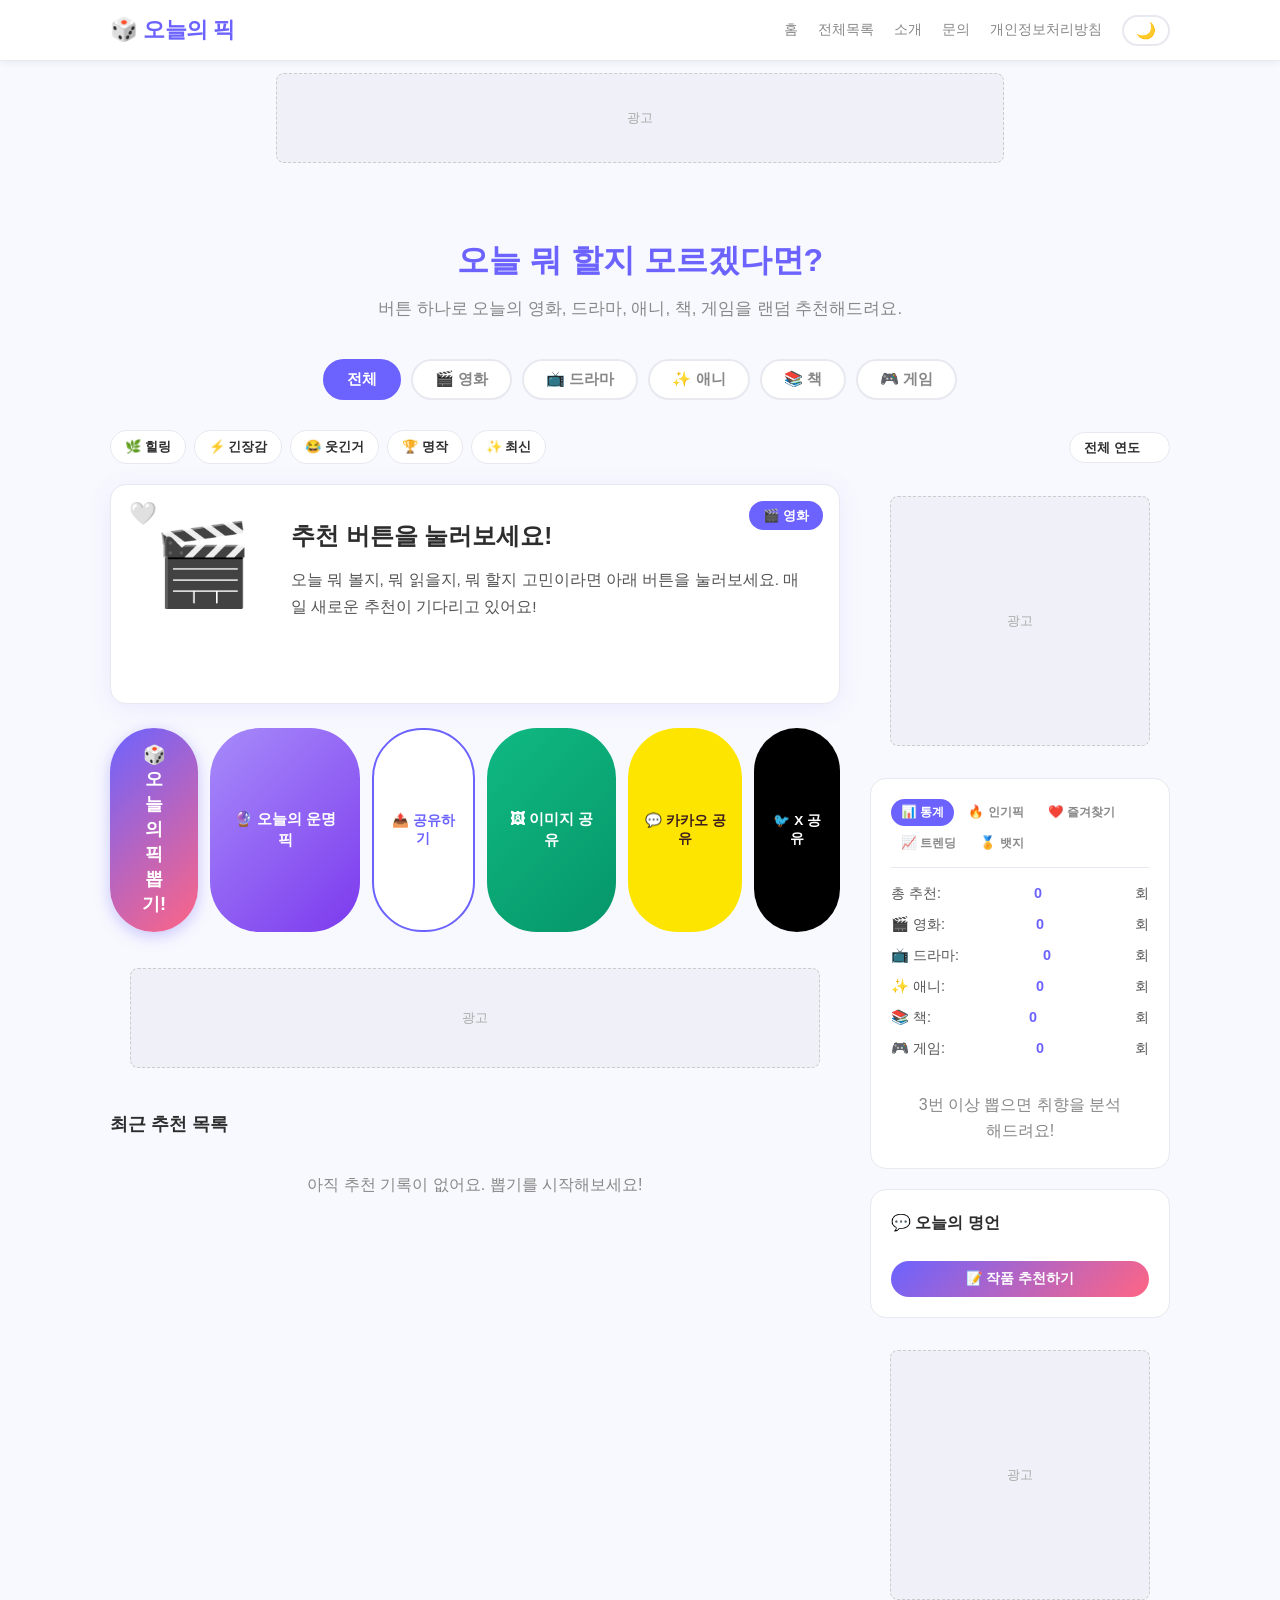
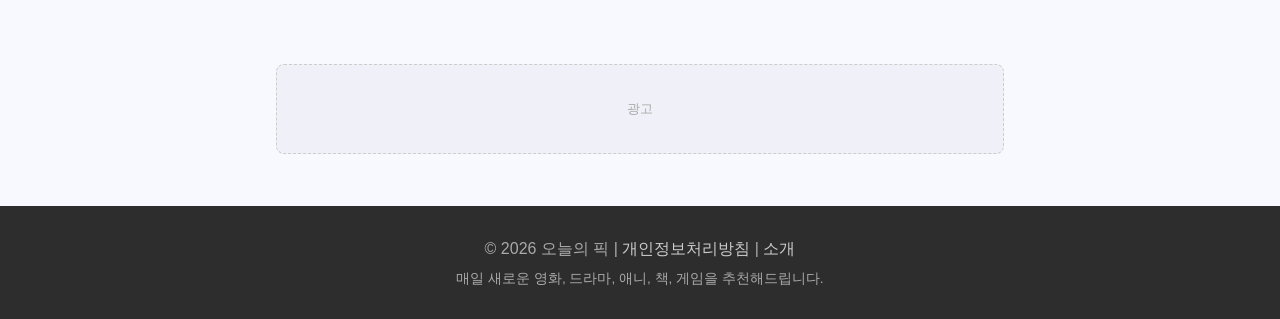
==== index.html @ 18058951 "자동 큐레이션 추천 서비스 기능 추가 (10가지 신기능) - 가중치 랜덤 알고리즘: 평점×0.5 + 최신성×0.3 + 랜덤으로 퀄리티 높은 추천 - 슬롯머신 애니메이션: 10프레임" ====
<!DOCTYPE html>
<html lang="ko">
<head>
  <meta charset="UTF-8">
  <meta name="viewport" content="width=device-width, initial-scale=1.0">
  <!-- Google Analytics -->
  <script async src="https://www.googletagmanager.com/gtag/js?id=G-0B4FES1V9K"></script>
  <script>
    window.dataLayer = window.dataLayer || [];
    function gtag(){dataLayer.push(arguments);}
    gtag('js', new Date());
    gtag('config', 'G-0B4FES1V9K');
  </script>
  <meta name="description" content="오늘 뭐 볼지 고민된다면? 버튼 하나로 영화, 드라마, 애니, 책, 게임을 랜덤 추천! 결정 피로 없이 오늘의 픽을 받아보세요.">
  <meta name="keywords" content="영화추천, 드라마추천, 애니추천, 책추천, 게임추천, 오늘의추천, 랜덤추천, 넷플릭스추천, 왓챠추천, 오늘뭐볼까, 콘텐츠추천, 애니메이션추천">
  <title>오늘의 픽 - 매일 달라지는 랜덤 추천</title>
  <!-- Open Graph -->
  <meta property="og:type" content="website">
  <meta property="og:url" content="https://today-pick.vercel.app/">
  <meta property="og:title" content="오늘의 픽 - 매일 달라지는 랜덤 추천">
  <meta property="og:description" content="오늘 뭐 볼지 고민된다면? 버튼 하나로 영화, 드라마, 애니, 책, 게임을 랜덤 추천받아보세요.">
  <meta property="og:image" content="https://today-pick.vercel.app/og-image.svg">
  <meta property="og:site_name" content="오늘의 픽">
  <meta property="og:locale" content="ko_KR">
  <meta name="twitter:card" content="summary_large_image">
  <meta name="twitter:title" content="오늘의 픽 - 매일 달라지는 랜덤 추천">
  <meta name="twitter:description" content="오늘 뭐 볼지 고민된다면? 버튼 하나로 랜덤 추천!">
  <link rel="canonical" href="https://today-pick.vercel.app/">
  <link rel="icon" href="data:image/svg+xml,<svg xmlns='http://www.w3.org/2000/svg' viewBox='0 0 100 100'><text y='.9em' font-size='90'>🎲</text></svg>">
  <link rel="stylesheet" href="style.css">
  <!-- Google AdSense -->
  <meta name="google-adsense-account" content="ca-pub-1445713983400242">
  <script async src="https://pagead2.googlesyndication.com/pagead/js/adsbygoogle.js?client=ca-pub-1445713983400242" crossorigin="anonymous"></script>
  <!-- Kakao SDK -->
  <script src="https://t1.kakaocdn.net/kakao_js_sdk/2.7.2/kakao.min.js" crossorigin="anonymous"></script>
  <!-- html2canvas (이미지 공유) -->
  <script src="https://cdnjs.cloudflare.com/ajax/libs/html2canvas/1.4.1/html2canvas.min.js"></script>
  <!-- preconnect: 외부 API 빠른 연결 -->
  <link rel="preconnect" href="https://api.themoviedb.org">
  <link rel="preconnect" href="https://image.tmdb.org">
  <link rel="preconnect" href="https://www.googleapis.com">
  <link rel="dns-prefetch" href="https://api.rawg.io">
  <link rel="dns-prefetch" href="https://cdn.cloudflare.steamstatic.com">
  <!-- JSON-LD 구조화 데이터 -->
  <script type="application/ld+json">
  {
    "@context": "https://schema.org",
    "@type": "WebSite",
    "name": "오늘의 픽",
    "url": "https://today-pick.vercel.app",
    "description": "매일 달라지는 랜덤 콘텐츠 추천 서비스 - 영화, 드라마, 애니, 책, 게임",
    "inLanguage": "ko",
    "potentialAction": {
      "@type": "SearchAction",
      "target": "https://today-pick.vercel.app/list.html?q={search_term_string}",
      "query-input": "required name=search_term_string"
    }
  }
  </script>
</head>
<body>

  <header>
    <div class="header-inner">
      <a class="logo" href="index.html">🎲 오늘의 픽</a>
      <nav id="mainNav">
        <a href="index.html">홈</a>
        <a href="list.html">전체목록</a>
        <a href="about.html">소개</a>
        <a href="contact.html">문의</a>
        <a href="privacy.html">개인정보처리방침</a>
        <button class="dark-toggle" id="darkToggle" onclick="toggleDark()" title="다크모드 전환">🌙</button>
      </nav>
      <button class="hamburger" id="hamburger" onclick="toggleMenu()" title="메뉴">☰</button>
    </div>
  </header>

  <!-- 상단 광고 배너 영역 -->
  <div class="ad-container ad-top">
    <div class="ad-placeholder">
      <!-- AdSense 광고 코드 삽입 위치 -->
      <span>광고</span>
    </div>
  </div>

  <main>
    <section class="hero">
      <h1>오늘 뭐 할지 모르겠다면?</h1>
      <p>버튼 하나로 오늘의 영화, 드라마, 애니, 책, 게임을 랜덤 추천해드려요.</p>
      <p class="today-counter" id="todayCounter"></p>
    </section>

    <!-- 카테고리 탭 -->
    <div class="category-tabs">
      <button class="tab active" data-category="all">전체</button>
      <button class="tab" data-category="movie">🎬 영화</button>
      <button class="tab" data-category="drama">📺 드라마</button>
      <button class="tab" data-category="anime">✨ 애니</button>
      <button class="tab" data-category="book">📚 책</button>
      <button class="tab" data-category="game">🎮 게임</button>
    </div>

    <!-- 기분/상황 & 연도 필터 -->
    <div class="filter-row">
      <div class="mood-filter">
        <button class="mood-btn" data-mood="힐링">🌿 힐링</button>
        <button class="mood-btn" data-mood="긴장감">⚡ 긴장감</button>
        <button class="mood-btn" data-mood="웃긴거">😂 웃긴거</button>
        <button class="mood-btn" data-mood="명작">🏆 명작</button>
        <button class="mood-btn" data-mood="최신">✨ 최신</button>
      </div>
      <select id="yearFilter" class="year-select">
        <option value="all">전체 연도</option>
        <option value="2020s">2020년대</option>
        <option value="2010s">2010년대</option>
        <option value="2000s">2000년대</option>
        <option value="1990s">90년대 이전</option>
      </select>
    </div>

    <div class="content-wrapper">
      <div class="main-content">
        <!-- 추천 카드 -->
        <div class="recommendation-card" id="recCard">
          <button class="btn-fav" id="favBtn" onclick="toggleFavorite()" title="즐겨찾기">🤍</button>
          <div class="card-badge" id="cardBadge">🎬 영화</div>
          <div class="card-poster-wrap">
            <img class="card-poster-img" id="cardImg" src="" alt="" style="display:none" onerror="this.style.display='none';document.getElementById('cardPoster').style.display='block'">
            <div class="card-poster" id="cardPoster">🎬</div>
          </div>
          <div class="card-info">
            <h2 id="cardTitle">추천 버튼을 눌러보세요!</h2>
            <div class="card-meta" id="cardMeta"></div>
            <p class="card-desc" id="cardDesc">오늘 뭐 볼지, 뭐 읽을지, 뭐 할지 고민이라면 아래 버튼을 눌러보세요. 매일 새로운 추천이 기다리고 있어요!</p>
            <div class="card-tags" id="cardTags"></div>
            <p class="card-reason" id="cardReason"></p>
            <div class="ott-buttons" id="cardOTT"></div>

            <!-- 별점 & 봤어요 (카드 안) -->
            <div class="rating-bar" id="ratingBar" style="display:none">
              <span class="rating-label">내 별점</span>
              <div class="star-row" id="starRow">
                <button class="star-btn" onclick="setRating(1)">★</button>
                <button class="star-btn" onclick="setRating(2)">★</button>
                <button class="star-btn" onclick="setRating(3)">★</button>
                <button class="star-btn" onclick="setRating(4)">★</button>
                <button class="star-btn" onclick="setRating(5)">★</button>
              </div>
              <button class="btn-watched" id="watchedBtn" onclick="toggleWatched()">👁 이미 봤어요</button>
            </div>
          </div>
        </div>

        <!-- 추천 버튼 -->
        <div class="btn-group">
          <button class="btn-pick" id="pickBtn" onclick="pickRandom()">
            🎲 오늘의 픽 뽑기!
          </button>
          <button class="btn-fate" onclick="fatePick()">
            🔮 오늘의 운명 픽
          </button>
          <button class="btn-share" onclick="shareRecommendation()">
            📤 공유하기
          </button>
          <button class="btn-img-share" onclick="shareImage()">
            🖼 이미지 공유
          </button>
          <button class="btn-kakao" onclick="kakaoShare()">
            💬 카카오 공유
          </button>
          <button class="btn-twitter" onclick="twitterShare()">
            🐦 X 공유
          </button>
        </div>

        <!-- 카드 하단 광고 -->
        <div class="ad-container ad-middle">
          <div class="ad-placeholder">
            <!-- AdSense 광고 코드 삽입 위치 -->
            <span>광고</span>
          </div>
        </div>

        <!-- 최근 추천 히스토리 -->
        <div class="history-section">
          <h3>최근 추천 목록</h3>
          <div class="history-list" id="historyList">
            <p class="empty-history">아직 추천 기록이 없어요. 뽑기를 시작해보세요!</p>
          </div>
        </div>
      </div>

      <!-- 사이드바 -->
      <aside class="sidebar">
        <!-- 사이드바 광고 -->
        <div class="ad-container ad-sidebar">
          <div class="ad-placeholder">
            <span>광고</span>
          </div>
        </div>

        <!-- 탭 위젯 -->
        <div class="sidebar-widget sidebar-tabbed">
          <div class="stab-row">
            <button class="stab active" data-stab="stats">📊 통계</button>
            <button class="stab" data-stab="popular">🔥 인기픽</button>
            <button class="stab" data-stab="favs">❤️ 즐겨찾기</button>
            <button class="stab" data-stab="trend">📈 트렌딩</button>
            <button class="stab" data-stab="badge">🏅 뱃지</button>
          </div>

          <!-- 통계 탭 -->
          <div class="stab-content" id="stab-stats">
            <ul class="stats-list">
              <li>총 추천: <strong id="totalCount">0</strong>회</li>
              <li>🎬 영화: <strong id="movieCount">0</strong>회</li>
              <li>📺 드라마: <strong id="dramaCount">0</strong>회</li>
              <li>✨ 애니: <strong id="animeCount">0</strong>회</li>
              <li>📚 책: <strong id="bookCount">0</strong>회</li>
              <li>🎮 게임: <strong id="gameCount">0</strong>회</li>
            </ul>
            <div id="tasteAnalysis" style="margin-top:12px">
              <p class="empty-history">3번 이상 뽑으면 취향을 분석해드려요!</p>
            </div>
          </div>

          <!-- 오늘의 인기픽 탭 -->
          <div class="stab-content" id="stab-popular" style="display:none">
            <div id="popularList"><p class="empty-history">오늘의 인기 픽을 불러오는 중...</p></div>
          </div>

          <!-- 즐겨찾기 탭 -->
          <div class="stab-content" id="stab-favs" style="display:none">
            <div id="favoritesList"><p class="empty-history">아직 즐겨찾기가 없어요.</p></div>
          </div>

          <!-- 트렌딩 탭 -->
          <div class="stab-content" id="stab-trend" style="display:none">
            <div id="trendingList"><p class="empty-history">뽑기를 시작하면 나타나요!</p></div>
          </div>

          <!-- 뱃지 탭 -->
          <div class="stab-content" id="stab-badge" style="display:none">
            <div id="badgeCollection"><p class="empty-history">뽑기를 시작하면 뱃지를 획득해요!</p></div>
            <!-- 뱃지 상세 설명 -->
            <div id="badgeInfo" class="badge-info-box" style="display:none">
              <span id="badgeInfoIcon"></span>
              <div>
                <strong id="badgeInfoName"></strong>
                <p id="badgeInfoDesc"></p>
              </div>
            </div>
          </div>
        </div>

        <!-- 명언 + 추천 제보 -->
        <div class="sidebar-widget">
          <h4>💬 오늘의 명언</h4>
          <p class="quote" id="quoteText"></p>
          <p class="quote-author" id="quoteAuthor"></p>
          <button class="btn-suggest" style="margin-top:12px" onclick="openSuggestModal()">📝 작품 추천하기</button>
        </div>

        <!-- 사이드바 하단 광고 -->
        <div class="ad-container ad-sidebar">
          <div class="ad-placeholder">
            <span>광고</span>
          </div>
        </div>
      </aside>
    </div>
  </main>

  <!-- 하단 광고 -->
  <div class="ad-container ad-bottom">
    <div class="ad-placeholder">
      <span>광고</span>
    </div>
  </div>

  <footer>
    <div class="footer-inner">
      <p>© 2026 오늘의 픽 | <a href="privacy.html">개인정보처리방침</a> | <a href="about.html">소개</a></p>
      <p class="footer-desc">매일 새로운 영화, 드라마, 애니, 책, 게임을 추천해드립니다.</p>
    </div>
  </footer>

  <!-- 뱃지 달성 팝업 -->
  <div class="badge-popup" id="badgePopup" style="display:none">
    <div class="badge-popup-inner">
      <p class="bp-achievement">🎉 뱃지 획득!</p>
      <div id="badgePopupIcon" class="bp-icon"></div>
      <div id="badgePopupName" class="bp-name"></div>
      <div id="badgePopupDesc" class="bp-desc"></div>
      <button class="btn-pick" style="padding:10px 32px;font-size:0.9rem;margin-top:16px" onclick="closeBadgePopup()">확인</button>
    </div>
  </div>

  <!-- 작품 추천 제보 모달 -->
  <div class="suggest-modal" id="suggestModal" style="display:none">
    <div class="suggest-inner">
      <h3>📝 작품 추천하기</h3>
      <p>목록에 없는 작품을 추천해주세요!</p>
      <form id="suggestForm" action="https://formspree.io/f/xyknnwvy" method="POST">
        <input type="hidden" name="_subject" value="[오늘의 픽] 작품 추천 제보">
        <div class="suggest-field">
          <label>카테고리</label>
          <select name="category">
            <option value="영화">🎬 영화</option>
            <option value="드라마">📺 드라마</option>
            <option value="애니">✨ 애니</option>
            <option value="책">📚 책</option>
            <option value="게임">🎮 게임</option>
          </select>
        </div>
        <div class="suggest-field">
          <label>작품 제목 *</label>
          <input type="text" name="title" placeholder="추천하고 싶은 작품 제목" required>
        </div>
        <div class="suggest-field">
          <label>추천 이유 (선택)</label>
          <textarea name="reason" placeholder="왜 이 작품을 추천하고 싶으신가요?" rows="3"></textarea>
        </div>
        <div class="suggest-btns">
          <button type="submit" class="btn-pick" style="flex:1;padding:12px;font-size:0.9rem">제출하기</button>
          <button type="button" class="btn-share" style="padding:12px 16px;font-size:0.85rem" onclick="closeSuggestModal()">닫기</button>
        </div>
      </form>
      <p class="suggest-success" id="suggestSuccess" style="display:none">✅ 제보해주셔서 감사합니다!</p>
    </div>
  </div>

  <!-- 오늘의 운명 픽 모달 -->
  <div class="fate-modal" id="fateModal" style="display:none" onclick="if(event.target===this)closeFateModal()">
    <div class="fate-inner">
      <button class="fate-close" onclick="closeFateModal()">✕</button>
      <p class="fate-message" id="fateMessage">오늘 하루 당신을 위한 운명의 픽!</p>
      <div class="fate-emoji" id="fateEmoji">🎲</div>
      <h2 class="fate-title" id="fateTitle"></h2>
      <p class="fate-meta" id="fateMeta"></p>
      <p class="fate-reason" id="fateReason"></p>
      <p class="fate-desc" id="fateDesc"></p>
      <div class="ott-buttons" id="fateOTT"></div>
    </div>
  </div>

  <!-- 이미지 공유용 숨김 카드 -->
  <div id="shareCardEl" class="share-card-el" style="visibility:hidden;position:fixed;left:-9999px;top:0;width:400px;">
    <div class="sc-inner">
      <div class="sc-header">
        <span class="sc-logo">🎲 오늘의 픽</span>
      </div>
      <div class="sc-emoji" id="sc-emoji">🎬</div>
      <span class="sc-badge" id="sc-badge"></span>
      <h3 class="sc-title" id="sc-title"></h3>
      <p class="sc-meta" id="sc-meta"></p>
      <p class="sc-reason" id="sc-reason"></p>
      <p class="sc-desc" id="sc-desc"></p>
      <p class="sc-footer">today-pick.vercel.app</p>
    </div>
  </div>

  <script src="data.js"></script>
  <script src="script.js"></script>
</body>
</html>
---- style.css ----
/* ===== 기본 설정 ===== */
*, *::before, *::after { box-sizing: border-box; margin: 0; padding: 0; }

:root {
  --primary: #6c63ff;
  --primary-dark: #5a52e0;
  --secondary: #ff6584;
  --movie: #ff6b6b;
  --drama: #ffd93d;
  --anime: #a78bfa;
  --book: #6bcb77;
  --game: #4d96ff;
  --bg: #f8f9fe;
  --card-bg: #ffffff;
  --text: #2d2d2d;
  --text-muted: #888;
  --border: #e8e8f0;
  --radius: 16px;
  --shadow: 0 4px 24px rgba(108, 99, 255, 0.10);
}

/* ===== 다크모드 ===== */
body.dark {
  --bg: #12121a;
  --card-bg: #1e1e2e;
  --text: #e8e8f0;
  --text-muted: #888;
  --border: #2e2e42;
  --shadow: 0 4px 24px rgba(0, 0, 0, 0.4);
}

body.dark header { background: #1e1e2e; }
body.dark .tab { background: #1e1e2e; color: #aaa; }
body.dark .tab.active { background: var(--primary); color: #fff; }
body.dark .card-desc { color: #aaa; }
body.dark .tag { background: #2a2a3e; }
body.dark .btn-share { background: #1e1e2e; }
body.dark .history-item { background: #1e1e2e; }
body.dark .sidebar-widget { background: #1e1e2e; }
body.dark .ad-placeholder { background: #1e1e2e; border-color: #2e2e42; }
body.dark .stats-list li { color: #aaa; }
body.dark .quote { color: #aaa; }
body.dark footer { background: #0d0d14; }

body {
  font-family: 'Segoe UI', 'Apple SD Gothic Neo', sans-serif;
  background: var(--bg);
  color: var(--text);
  line-height: 1.6;
}

a { color: var(--primary); text-decoration: none; }
a:hover { text-decoration: underline; }

/* ===== 헤더 ===== */
header {
  background: #fff;
  border-bottom: 1px solid var(--border);
  position: sticky;
  top: 0;
  z-index: 100;
  box-shadow: 0 2px 8px rgba(0,0,0,0.06);
}

.header-inner {
  max-width: 1100px;
  margin: 0 auto;
  padding: 0 20px;
  height: 60px;
  display: flex;
  align-items: center;
  justify-content: space-between;
}

.logo {
  font-size: 1.4rem;
  font-weight: 800;
  color: var(--primary);
  letter-spacing: -0.5px;
  text-decoration: none;
}
.logo:hover { text-decoration: none; opacity: 0.85; }

nav { display: flex; gap: 20px; align-items: center; }
nav a { color: var(--text-muted); font-size: 0.9rem; font-weight: 500; }
nav a:hover { color: var(--primary); text-decoration: none; }

.dark-toggle {
  background: none;
  border: 2px solid var(--border);
  border-radius: 50px;
  padding: 4px 12px;
  font-size: 1rem;
  cursor: pointer;
  transition: all 0.2s;
  color: var(--text);
}
.dark-toggle:hover { border-color: var(--primary); }

/* ===== 광고 영역 ===== */
.ad-container {
  width: 100%;
  display: flex;
  justify-content: center;
  padding: 12px 20px;
}

.ad-placeholder {
  background: #f0f0f8;
  border: 1px dashed #ccc;
  border-radius: 8px;
  display: flex;
  align-items: center;
  justify-content: center;
  color: #aaa;
  font-size: 0.8rem;
}

.ad-top .ad-placeholder { width: 728px; max-width: 100%; height: 90px; }
.ad-middle .ad-placeholder { width: 100%; height: 100px; }
.ad-bottom .ad-placeholder { width: 728px; max-width: 100%; height: 90px; }
.ad-sidebar .ad-placeholder { width: 100%; height: 250px; }

/* ===== 메인 ===== */
main {
  max-width: 1100px;
  margin: 0 auto;
  padding: 20px;
}

/* ===== 히어로 ===== */
.hero {
  text-align: center;
  padding: 40px 20px 30px;
}

.hero h1 {
  font-size: 2rem;
  font-weight: 800;
  color: var(--primary);
  margin-bottom: 10px;
}

.hero p {
  color: var(--text-muted);
  font-size: 1.05rem;
}

/* ===== 카테고리 탭 ===== */
.category-tabs {
  display: flex;
  gap: 10px;
  justify-content: center;
  flex-wrap: wrap;
  margin-bottom: 30px;
}

.tab {
  padding: 8px 22px;
  border: 2px solid var(--border);
  border-radius: 50px;
  background: #fff;
  color: var(--text-muted);
  font-size: 0.95rem;
  font-weight: 600;
  cursor: pointer;
  transition: all 0.2s;
}

.tab:hover { border-color: var(--primary); color: var(--primary); }
.tab.active { background: var(--primary); border-color: var(--primary); color: #fff; }

/* ===== 콘텐츠 레이아웃 ===== */
.content-wrapper {
  display: grid;
  grid-template-columns: 1fr 300px;
  gap: 30px;
  align-items: start;
}

/* ===== 추천 카드 ===== */
.recommendation-card {
  background: var(--card-bg);
  border-radius: var(--radius);
  padding: 32px;
  box-shadow: var(--shadow);
  border: 1px solid var(--border);
  display: flex;
  gap: 28px;
  align-items: flex-start;
  position: relative;
  transition: transform 0.3s, box-shadow 0.3s;
  min-height: 220px;
}

.recommendation-card:hover {
  transform: translateY(-2px);
  box-shadow: 0 8px 32px rgba(108, 99, 255, 0.15);
}

.recommendation-card.animate {
  animation: cardPop 0.4s ease;
}

@keyframes cardPop {
  0% { transform: perspective(800px) rotateY(-90deg); opacity: 0; }
  60% { transform: perspective(800px) rotateY(8deg); }
  100% { transform: perspective(800px) rotateY(0deg); opacity: 1; }
}

/* ===== 즐겨찾기 버튼 ===== */
.btn-fav {
  position: absolute;
  top: 16px;
  left: 16px;
  background: none;
  border: none;
  font-size: 1.4rem;
  cursor: pointer;
  line-height: 1;
  transition: transform 0.2s;
  padding: 2px;
}
.btn-fav:hover { transform: scale(1.2); }

.fav-item {
  display: flex;
  align-items: center;
  gap: 8px;
  padding: 8px 0;
  border-bottom: 1px solid var(--border);
  cursor: pointer;
  font-size: 0.88rem;
  color: var(--text);
}
.fav-item:last-child { border-bottom: none; }
.fav-item:hover { color: var(--primary); }
.fav-item .fav-emoji { font-size: 1.1rem; }
.fav-item .fav-title { flex: 1; font-weight: 600; }

/* ===== 햄버거 메뉴 ===== */
.hamburger {
  display: none;
  background: none;
  border: none;
  font-size: 1.5rem;
  cursor: pointer;
  color: var(--text);
  padding: 4px 8px;
  line-height: 1;
}

.card-badge {
  position: absolute;
  top: 16px;
  right: 16px;
  background: var(--primary);
  color: #fff;
  padding: 4px 14px;
  border-radius: 50px;
  font-size: 0.82rem;
  font-weight: 700;
}

.card-badge.movie { background: var(--movie); }
.card-badge.drama { background: var(--drama); color: #333; }
.card-badge.book { background: var(--book); }
.card-badge.game { background: var(--game); }

.card-poster-wrap {
  min-width: 120px;
  width: 120px;
  display: flex;
  align-items: center;
  justify-content: center;
}

.card-poster-img {
  width: 120px;
  height: 180px;
  object-fit: cover;
  border-radius: 10px;
  box-shadow: 0 4px 16px rgba(0,0,0,0.18);
  display: block;
}

.card-poster {
  font-size: 5rem;
  min-width: 100px;
  text-align: center;
  line-height: 1.2;
}

.card-info { flex: 1; }

.card-info h2 {
  font-size: 1.5rem;
  font-weight: 800;
  margin-bottom: 8px;
  color: var(--text);
}

.card-meta {
  color: var(--text-muted);
  font-size: 0.88rem;
  margin-bottom: 12px;
}

.card-meta span { margin-right: 12px; }

.card-desc {
  color: #555;
  font-size: 0.97rem;
  line-height: 1.7;
  margin-bottom: 16px;
}

.card-tags { display: flex; gap: 8px; flex-wrap: wrap; }

.tag {
  background: #f0f0f8;
  color: var(--primary);
  padding: 4px 12px;
  border-radius: 50px;
  font-size: 0.8rem;
  font-weight: 600;
}

/* ===== 버튼 ===== */
.btn-group {
  display: flex;
  gap: 12px;
  margin: 24px 0;
}

.btn-pick {
  flex: 1;
  padding: 16px 32px;
  background: linear-gradient(135deg, var(--primary), var(--secondary));
  color: #fff;
  border: none;
  border-radius: 50px;
  font-size: 1.15rem;
  font-weight: 800;
  cursor: pointer;
  transition: all 0.2s;
  box-shadow: 0 4px 16px rgba(108, 99, 255, 0.35);
}

.btn-pick:hover {
  transform: translateY(-2px);
  box-shadow: 0 8px 24px rgba(108, 99, 255, 0.45);
}

.btn-pick:active { transform: translateY(0); }

.btn-share {
  padding: 10px 16px;
  background: #fff;
  color: var(--primary);
  border: 2px solid var(--primary);
  border-radius: 50px;
  font-size: 0.85rem;
  font-weight: 700;
  cursor: pointer;
  transition: all 0.2s;
}

.btn-share:hover { background: var(--primary); color: #fff; }

.btn-kakao {
  padding: 10px 16px;
  background: #FEE500;
  color: #3C1E1E;
  border: none;
  border-radius: 50px;
  font-size: 0.85rem;
  font-weight: 700;
  cursor: pointer;
  transition: all 0.2s;
}

.btn-kakao:hover { background: #e6cf00; }

.btn-twitter {
  padding: 10px 16px;
  background: #000;
  color: #fff;
  border: none;
  border-radius: 50px;
  font-size: 0.85rem;
  font-weight: 700;
  cursor: pointer;
  transition: all 0.2s;
}
.btn-twitter:hover { background: #333; }

/* ===== 히스토리 ===== */
.history-section {
  margin-top: 30px;
}

.history-section h3 {
  font-size: 1.1rem;
  font-weight: 700;
  margin-bottom: 14px;
  color: var(--text);
}

.history-list {
  display: flex;
  flex-direction: column;
  gap: 10px;
}

.history-item {
  background: #fff;
  border: 1px solid var(--border);
  border-radius: 12px;
  padding: 14px 18px;
  display: flex;
  align-items: center;
  gap: 14px;
  font-size: 0.9rem;
}

.history-item .h-emoji { font-size: 1.5rem; }
.history-item .h-title { font-weight: 700; flex: 1; }
.history-item .h-badge {
  padding: 2px 10px;
  border-radius: 50px;
  font-size: 0.78rem;
  font-weight: 700;
  color: #fff;
}

.h-badge.movie { background: var(--movie); }
.h-badge.drama { background: var(--drama); color: #333; }
.h-badge.book { background: var(--book); }
.h-badge.game { background: var(--game); }

.empty-history { color: var(--text-muted); text-align: center; padding: 20px; }

/* ===== 사이드바 ===== */
.sidebar { display: flex; flex-direction: column; gap: 20px; }

.sidebar-widget {
  background: #fff;
  border: 1px solid var(--border);
  border-radius: var(--radius);
  padding: 20px;
}

.sidebar-widget h4 {
  font-size: 1rem;
  font-weight: 700;
  margin-bottom: 14px;
  color: var(--text);
}

.stats-list { list-style: none; display: flex; flex-direction: column; gap: 8px; }
.stats-list li { display: flex; justify-content: space-between; font-size: 0.9rem; color: #555; }
.stats-list strong { color: var(--primary); }

.quote {
  font-size: 0.92rem;
  color: #555;
  line-height: 1.7;
  font-style: italic;
  margin-bottom: 8px;
}

.quote-author {
  font-size: 0.82rem;
  color: var(--text-muted);
  font-weight: 600;
  text-align: right;
}

/* ===== 하단 광고 ===== */
.ad-bottom { margin-top: 20px; }

/* ===== 푸터 ===== */
footer {
  background: #2d2d2d;
  color: #aaa;
  text-align: center;
  padding: 30px 20px;
  margin-top: 40px;
}

footer a { color: #ccc; }
footer a:hover { color: #fff; }
.footer-desc { font-size: 0.85rem; margin-top: 6px; }

/* ===== 로딩 스켈레톤 ===== */
.skeleton {
  background: linear-gradient(90deg, var(--border) 25%, var(--bg) 50%, var(--border) 75%);
  background-size: 200% 100%;
  animation: shimmer 1.2s infinite;
  border-radius: 8px;
}

@keyframes shimmer {
  0% { background-position: 200% 0; }
  100% { background-position: -200% 0; }
}

.recommendation-card.loading .card-poster { font-size: 0; }
.recommendation-card.loading .card-poster::after {
  content: "";
  display: block;
  width: 80px;
  height: 80px;
  border-radius: 12px;
  background: linear-gradient(90deg, var(--border) 25%, var(--bg) 50%, var(--border) 75%);
  background-size: 200% 100%;
  animation: shimmer 1.2s infinite;
}

.skeleton-title {
  height: 28px;
  width: 60%;
  margin-bottom: 12px;
}

.skeleton-meta {
  height: 16px;
  width: 80%;
  margin-bottom: 14px;
}

.skeleton-line {
  height: 14px;
  width: 100%;
  margin-bottom: 8px;
}

.skeleton-line.short { width: 70%; }

/* ===== 반응형 ===== */
@media (max-width: 900px) {
  .content-wrapper { grid-template-columns: 1fr; }
  .sidebar { display: none; }
}

@media (max-width: 600px) {
  .hero h1 { font-size: 1.5rem; }
  .recommendation-card { flex-direction: column; align-items: center; text-align: center; padding: 24px; }
  .card-poster-wrap { width: 100px; min-width: 100px; }
  .card-poster-img { width: 100px; height: 150px; }
  .card-poster { font-size: 4rem; }
  .card-tags { justify-content: center; }
  .btn-group { flex-direction: column; }
  .hamburger { display: block; }
  nav {
    display: none;
    position: absolute;
    top: 60px;
    left: 0;
    right: 0;
    background: var(--card-bg);
    border-bottom: 1px solid var(--border);
    padding: 16px 24px;
    flex-direction: column;
    gap: 16px;
    z-index: 99;
    box-shadow: 0 4px 12px rgba(0,0,0,0.08);
  }
  nav.open { display: flex; }
  nav a { font-size: 1rem; }
}

/* ===== 사이드바 탭 ===== */
.sidebar-tabbed { padding-bottom: 4px; }
.stab-row {
  display: flex;
  gap: 4px;
  margin-bottom: 14px;
  border-bottom: 1.5px solid var(--border);
  padding-bottom: 10px;
  flex-wrap: wrap;
}
.stab {
  padding: 5px 10px;
  border: none;
  border-radius: 20px;
  background: transparent;
  color: var(--text-muted);
  font-size: 0.78rem;
  font-weight: 700;
  cursor: pointer;
  transition: all 0.18s;
  white-space: nowrap;
}
.stab:hover { background: var(--bg); color: var(--text); }
.stab.active { background: var(--primary); color: #fff; }
.stab-content { animation: fadeIn 0.2s ease; }
@keyframes fadeIn { from { opacity: 0; transform: translateY(4px); } to { opacity: 1; transform: none; } }

/* 뱃지 정보 박스 */
.badge-info-box {
  display: flex;
  align-items: center;
  gap: 10px;
  padding: 10px 12px;
  border-radius: 10px;
  margin-top: 10px;
  font-size: 0.82rem;
  border: 1.5px solid var(--border);
  background: var(--bg);
}
.badge-info-box.earned { border-color: #f59e0b; background: rgba(245,158,11,0.08); }
.badge-info-box.locked { opacity: 0.7; }
.badge-info-box #badgeInfoIcon { font-size: 1.6rem; flex-shrink: 0; }
.badge-info-box strong { display: block; font-size: 0.85rem; color: var(--text); margin-bottom: 2px; }
.badge-info-box p { color: var(--text-muted); margin: 0; line-height: 1.4; }

/* ===== 기분/연도 필터 ===== */
.filter-row {
  display: flex;
  align-items: center;
  flex-wrap: wrap;
  gap: 10px;
  margin: 10px 0 20px;
}
.mood-filter { display: flex; flex-wrap: wrap; gap: 8px; flex: 1; }
.mood-btn {
  padding: 7px 14px;
  border: 1.5px solid var(--border);
  border-radius: 50px;
  background: var(--card-bg);
  color: var(--text);
  font-size: 0.82rem;
  font-weight: 700;
  cursor: pointer;
  transition: all 0.2s;
}
.mood-btn:hover { border-color: var(--primary); color: var(--primary); }
.mood-btn.active { background: var(--primary); color: #fff; border-color: var(--primary); }
.year-select {
  padding: 7px 14px;
  border: 1.5px solid var(--border);
  border-radius: 50px;
  background: var(--card-bg);
  color: var(--text);
  font-size: 0.82rem;
  font-weight: 700;
  cursor: pointer;
  appearance: none;
  -webkit-appearance: none;
}

/* ===== 별점 & 봤어요 ===== */
.rating-bar {
  display: flex;
  align-items: center;
  gap: 10px;
  padding: 10px 4px 4px;
  flex-wrap: wrap;
  border-top: 1px solid var(--border);
  margin-top: 12px;
}
.rating-label { font-size: 0.82rem; font-weight: 700; color: var(--text-muted); white-space: nowrap; }
.star-row { display: flex; gap: 2px; }
.star-btn {
  background: none;
  border: none;
  font-size: 1.5rem;
  cursor: pointer;
  color: #bbb;
  transition: color 0.15s, transform 0.1s;
  padding: 0 1px;
  line-height: 1;
}
.star-btn.on { color: #f59e0b; }
.star-btn:hover { color: #f59e0b; transform: scale(1.2); }
.btn-watched {
  padding: 6px 14px;
  border: 1.5px solid var(--border);
  border-radius: 50px;
  background: var(--card-bg);
  color: var(--text);
  font-size: 0.8rem;
  font-weight: 700;
  cursor: pointer;
  transition: all 0.2s;
  margin-left: auto;
}
.btn-watched.watched-on { background: #10b981; color: #fff; border-color: #10b981; }

/* ===== 트렌딩 ===== */
.trending-item {
  display: flex;
  align-items: center;
  gap: 8px;
  padding: 8px 6px;
  border-radius: 8px;
  cursor: pointer;
  transition: background 0.15s;
}
.trending-item:hover { background: var(--bg); }
.trending-rank { font-size: 0.75rem; font-weight: 800; color: var(--primary); min-width: 16px; }
.trending-emoji { font-size: 1.1rem; }
.trending-title { flex: 1; font-size: 0.82rem; font-weight: 600; color: var(--text); overflow: hidden; white-space: nowrap; text-overflow: ellipsis; }
.trending-count { font-size: 0.72rem; color: var(--text-muted); white-space: nowrap; }

/* ===== 취향 분석 ===== */
.taste-label { font-size: 0.95rem; font-weight: 800; color: var(--primary); margin-bottom: 2px; }
.taste-sub { font-size: 0.78rem; color: var(--text-muted); margin-bottom: 12px; }
.taste-bars { display: flex; flex-direction: column; gap: 8px; }
.taste-bar-row { display: flex; align-items: center; gap: 8px; font-size: 0.85rem; }
.taste-bar-bg { flex: 1; height: 7px; background: var(--border); border-radius: 4px; overflow: hidden; }
.taste-bar-fill { height: 100%; border-radius: 4px; transition: width 0.6s ease; }
.taste-bar-fill.movie { background: #6c63ff; }
.taste-bar-fill.drama { background: #ff6584; }
.taste-bar-fill.anime { background: #f97316; }
.taste-bar-fill.book { background: #f59e0b; }
.taste-bar-fill.game { background: #10b981; }
.taste-pct { font-size: 0.75rem; color: var(--text-muted); min-width: 28px; text-align: right; }

/* ===== 뱃지 ===== */
.badge-chips { display: flex; flex-wrap: wrap; gap: 8px; }
.badge-chip {
  display: inline-flex;
  align-items: center;
  justify-content: center;
  width: 38px;
  height: 38px;
  border-radius: 50%;
  font-size: 1.3rem;
  cursor: default;
  transition: transform 0.2s;
  title: attr(title);
}
.badge-chip.earned { background: linear-gradient(135deg, #ffd700, #ffb300); box-shadow: 0 2px 8px rgba(255,179,0,0.35); }
.badge-chip.locked { background: var(--border); opacity: 0.4; filter: grayscale(1); }
.badge-chip.earned:hover { transform: scale(1.2); }

/* 뱃지 팝업 */
.badge-popup {
  position: fixed;
  inset: 0;
  background: rgba(0,0,0,0.55);
  z-index: 1000;
  display: flex;
  align-items: center;
  justify-content: center;
}
.badge-popup-inner {
  background: var(--card-bg);
  border-radius: 24px;
  padding: 44px 40px;
  text-align: center;
  box-shadow: 0 24px 60px rgba(0,0,0,0.3);
  max-width: 320px;
  width: 90%;
  animation: popIn 0.35s ease;
}
@keyframes popIn {
  from { transform: scale(0.7); opacity: 0; }
  to   { transform: scale(1);   opacity: 1; }
}
.bp-achievement { font-size: 0.85rem; font-weight: 700; color: var(--primary); margin-bottom: 12px; }
.bp-icon { font-size: 3.5rem; margin-bottom: 10px; }
.bp-name { font-size: 1.2rem; font-weight: 800; color: var(--text); margin-bottom: 6px; }
.bp-desc { font-size: 0.88rem; color: var(--text-muted); }

/* ===== 추천 제보 ===== */
.btn-suggest {
  width: 100%;
  padding: 9px;
  background: linear-gradient(135deg, var(--primary), var(--secondary));
  color: #fff;
  border: none;
  border-radius: 50px;
  font-size: 0.85rem;
  font-weight: 700;
  cursor: pointer;
  transition: all 0.2s;
}
.btn-suggest:hover { opacity: 0.88; }

.suggest-modal {
  position: fixed;
  inset: 0;
  background: rgba(0,0,0,0.55);
  z-index: 1000;
  display: flex;
  align-items: center;
  justify-content: center;
}
.suggest-inner {
  background: var(--card-bg);
  border-radius: 20px;
  padding: 36px 32px;
  max-width: 420px;
  width: 90%;
  box-shadow: 0 20px 60px rgba(0,0,0,0.25);
}
.suggest-inner h3 { font-size: 1.2rem; font-weight: 800; color: var(--text); margin-bottom: 6px; }
.suggest-inner > p { font-size: 0.88rem; color: var(--text-muted); margin-bottom: 20px; }
.suggest-field { margin-bottom: 14px; }
.suggest-field label { display: block; font-size: 0.82rem; font-weight: 700; color: var(--text); margin-bottom: 6px; }
.suggest-field input,
.suggest-field select,
.suggest-field textarea {
  width: 100%;
  padding: 10px 14px;
  border: 1.5px solid var(--border);
  border-radius: 10px;
  background: var(--bg);
  color: var(--text);
  font-family: inherit;
  font-size: 0.9rem;
  box-sizing: border-box;
}
.suggest-field input:focus,
.suggest-field select:focus,
.suggest-field textarea:focus { outline: none; border-color: var(--primary); }
.suggest-btns { display: flex; gap: 8px; margin-top: 16px; }
.suggest-success { text-align: center; font-size: 1rem; font-weight: 700; color: #10b981; padding: 20px; }

/* ===== 오늘의 픽 카운터 ===== */
.today-counter {
  font-size: 0.85rem;
  color: var(--primary);
  font-weight: 700;
  margin-top: 6px;
  opacity: 0.85;
}

/* ===== 추천 이유 ===== */
.card-reason {
  font-size: 0.82rem;
  font-weight: 700;
  color: var(--primary);
  margin-top: 10px;
  display: flex;
  align-items: center;
  gap: 4px;
}
.card-reason .reason-icon { font-size: 1rem; }

/* ===== OTT 바로가기 버튼 ===== */
.ott-buttons {
  display: flex;
  flex-wrap: wrap;
  gap: 6px;
  margin-top: 10px;
}
.btn-ott {
  display: inline-block;
  padding: 4px 12px;
  border-radius: 50px;
  font-size: 0.75rem;
  font-weight: 700;
  color: #fff;
  text-decoration: none;
  transition: opacity 0.15s, transform 0.15s;
}
.btn-ott:hover { opacity: 0.85; transform: translateY(-1px); text-decoration: none; }
.btn-ott-plain {
  background: var(--border);
  color: var(--text-muted);
}

/* ===== 슬롯 스피닝 애니메이션 ===== */
@keyframes slotSpin {
  0%   { transform: translateY(0);    opacity: 1; }
  25%  { transform: translateY(-6px); opacity: 0.6; }
  50%  { transform: translateY(0);    opacity: 1; }
  75%  { transform: translateY(6px);  opacity: 0.6; }
  100% { transform: translateY(0);    opacity: 1; }
}
.slot-spinning .card-poster,
.slot-spinning #cardTitle {
  animation: slotSpin 0.14s linear infinite;
}

/* ===== 운명 픽 버튼 ===== */
.btn-fate {
  padding: 14px 22px;
  background: linear-gradient(135deg, #a78bfa, #7c3aed);
  color: #fff;
  border: none;
  border-radius: 50px;
  font-size: 0.95rem;
  font-weight: 800;
  cursor: pointer;
  transition: all 0.2s;
}
.btn-fate:hover { transform: translateY(-2px); box-shadow: 0 6px 20px rgba(124,58,237,0.4); }

/* ===== 이미지 공유 버튼 ===== */
.btn-img-share {
  padding: 14px 22px;
  background: linear-gradient(135deg, #10b981, #059669);
  color: #fff;
  border: none;
  border-radius: 50px;
  font-size: 0.95rem;
  font-weight: 800;
  cursor: pointer;
  transition: all 0.2s;
}
.btn-img-share:hover { transform: translateY(-2px); box-shadow: 0 6px 20px rgba(16,185,129,0.4); }

/* ===== 운명 픽 모달 ===== */
.fate-modal {
  position: fixed;
  inset: 0;
  background: rgba(0,0,0,0.6);
  z-index: 1000;
  display: flex;
  align-items: center;
  justify-content: center;
  backdrop-filter: blur(4px);
}
.fate-inner {
  background: var(--card-bg);
  border-radius: 24px;
  padding: 40px 32px 36px;
  max-width: 420px;
  width: 90%;
  text-align: center;
  box-shadow: 0 24px 64px rgba(0,0,0,0.3);
  position: relative;
  border: 2px solid rgba(167,139,250,0.3);
}
.fate-close {
  position: absolute;
  top: 14px;
  right: 16px;
  background: none;
  border: none;
  font-size: 1.1rem;
  color: var(--text-muted);
  cursor: pointer;
}
.fate-message {
  font-size: 0.82rem;
  color: #a78bfa;
  font-weight: 700;
  letter-spacing: 0.04em;
  margin-bottom: 14px;
}
.fate-emoji {
  font-size: 5rem;
  margin-bottom: 12px;
  line-height: 1;
}
.fate-title {
  font-size: 1.4rem;
  font-weight: 800;
  color: var(--text);
  margin-bottom: 6px;
}
.fate-meta {
  font-size: 0.85rem;
  color: var(--text-muted);
  margin-bottom: 8px;
}
.fate-reason {
  font-size: 0.82rem;
  font-weight: 700;
  color: #a78bfa;
  margin-bottom: 12px;
}
.fate-desc {
  font-size: 0.88rem;
  color: var(--text-muted);
  line-height: 1.7;
  margin-bottom: 16px;
}
.fate-inner .ott-buttons { justify-content: center; }

/* ===== 오늘의 인기픽 ===== */
.pp-item {
  display: flex;
  align-items: center;
  gap: 10px;
  padding: 8px 4px;
  border-bottom: 1px solid var(--border);
  cursor: pointer;
  transition: background 0.15s;
  border-radius: 8px;
}
.pp-item:last-child { border-bottom: none; }
.pp-item:hover { background: var(--bg); }
.pp-rank {
  font-size: 0.8rem;
  font-weight: 800;
  color: var(--primary);
  width: 18px;
  text-align: center;
  flex-shrink: 0;
}
.pp-emoji { font-size: 1.4rem; flex-shrink: 0; }
.pp-info { flex: 1; min-width: 0; }
.pp-title {
  display: block;
  font-size: 0.88rem;
  font-weight: 700;
  color: var(--text);
  white-space: nowrap;
  overflow: hidden;
  text-overflow: ellipsis;
}
.pp-cat { font-size: 0.75rem; color: var(--text-muted); }
.pp-count {
  font-size: 0.75rem;
  font-weight: 700;
  color: var(--primary);
  flex-shrink: 0;
}

/* ===== 이미지 공유 카드 ===== */
.share-card-el {
  font-family: 'Segoe UI', 'Apple SD Gothic Neo', sans-serif;
}
.sc-inner {
  width: 400px;
  background: linear-gradient(135deg, #6c63ff 0%, #ff6584 100%);
  padding: 36px 32px;
  border-radius: 20px;
  color: #fff;
  text-align: center;
}
.sc-header { margin-bottom: 16px; }
.sc-logo { font-size: 1rem; font-weight: 800; opacity: 0.9; }
.sc-emoji { font-size: 5rem; line-height: 1; margin-bottom: 10px; }
.sc-badge {
  display: inline-block;
  background: rgba(255,255,255,0.25);
  padding: 3px 12px;
  border-radius: 50px;
  font-size: 0.78rem;
  font-weight: 700;
  margin-bottom: 10px;
}
.sc-title { font-size: 1.6rem; font-weight: 800; margin-bottom: 6px; }
.sc-meta { font-size: 0.85rem; opacity: 0.85; margin-bottom: 8px; }
.sc-reason { font-size: 0.82rem; font-weight: 700; opacity: 0.9; margin-bottom: 10px; }
.sc-desc {
  font-size: 0.82rem;
  opacity: 0.8;
  line-height: 1.6;
  margin-bottom: 20px;
  word-break: keep-all;
}
.sc-footer { font-size: 0.75rem; opacity: 0.6; }

/* ===== 카드 배지 애니 ===== */
.card-badge.anime { background: var(--anime); }
.h-badge.anime { background: var(--anime); color: #fff; }
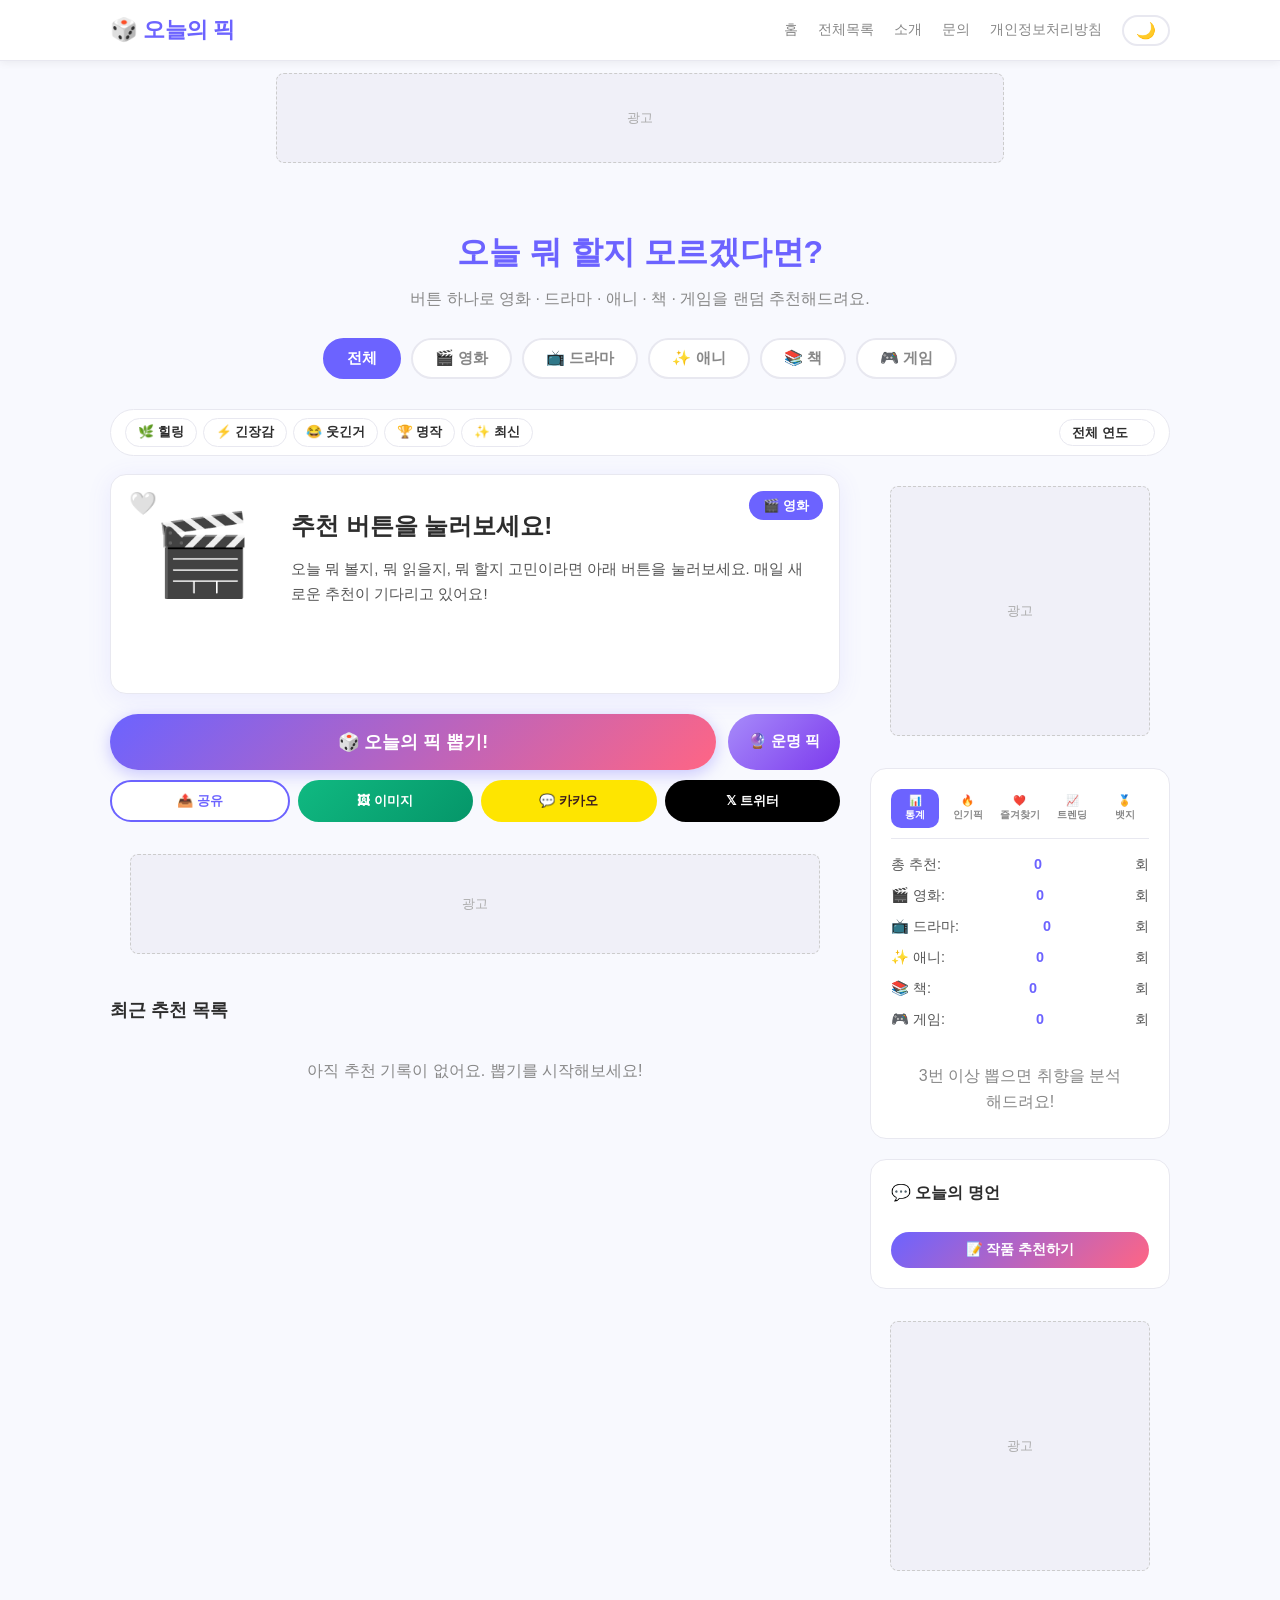
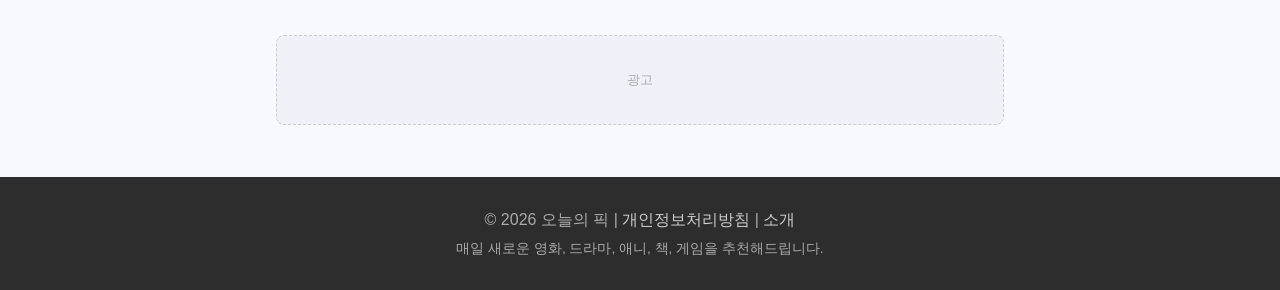
==== commit 5323ddcc: "UI 레이아웃 전면 개편 - 버튼/필터/탭 최적화 - 뽑기 버튼 2행 분리: 메인(뽑기+운명픽) / 공유(4개 균등 배치) - 공유 버튼 4개 flex:1 균등 크기로 통일 - 사" ====
--- a/index.html
+++ b/index.html
@@ -86,7 +86,7 @@
   <main>
     <section class="hero">
       <h1>오늘 뭐 할지 모르겠다면?</h1>
-      <p>버튼 하나로 오늘의 영화, 드라마, 애니, 책, 게임을 랜덤 추천해드려요.</p>
+      <p class="hero-sub">버튼 하나로 영화 · 드라마 · 애니 · 책 · 게임을 랜덤 추천해드려요.</p>
       <p class="today-counter" id="todayCounter"></p>
     </section>
 
@@ -118,6 +118,7 @@
       </select>
     </div>
 
+
     <div class="content-wrapper">
       <div class="main-content">
         <!-- 추천 카드 -->
@@ -151,26 +152,22 @@
           </div>
         </div>
 
-        <!-- 추천 버튼 -->
-        <div class="btn-group">
+        <!-- 메인 뽑기 버튼 -->
+        <div class="btn-group-main">
           <button class="btn-pick" id="pickBtn" onclick="pickRandom()">
             🎲 오늘의 픽 뽑기!
           </button>
           <button class="btn-fate" onclick="fatePick()">
-            🔮 오늘의 운명 픽
+            🔮 운명 픽
           </button>
-          <button class="btn-share" onclick="shareRecommendation()">
-            📤 공유하기
-          </button>
-          <button class="btn-img-share" onclick="shareImage()">
-            🖼 이미지 공유
-          </button>
-          <button class="btn-kakao" onclick="kakaoShare()">
-            💬 카카오 공유
-          </button>
-          <button class="btn-twitter" onclick="twitterShare()">
-            🐦 X 공유
-          </button>
+        </div>
+
+        <!-- 공유 버튼 -->
+        <div class="btn-group-share">
+          <button class="btn-share" onclick="shareRecommendation()">📤 공유</button>
+          <button class="btn-img-share" onclick="shareImage()">🖼 이미지</button>
+          <button class="btn-kakao" onclick="kakaoShare()">💬 카카오</button>
+          <button class="btn-twitter" onclick="twitterShare()">𝕏 트위터</button>
         </div>
 
         <!-- 카드 하단 광고 -->
@@ -202,11 +199,11 @@
         <!-- 탭 위젯 -->
         <div class="sidebar-widget sidebar-tabbed">
           <div class="stab-row">
-            <button class="stab active" data-stab="stats">📊 통계</button>
-            <button class="stab" data-stab="popular">🔥 인기픽</button>
-            <button class="stab" data-stab="favs">❤️ 즐겨찾기</button>
-            <button class="stab" data-stab="trend">📈 트렌딩</button>
-            <button class="stab" data-stab="badge">🏅 뱃지</button>
+            <button class="stab active" data-stab="stats" title="통계">📊<span>통계</span></button>
+            <button class="stab" data-stab="popular" title="오늘의 인기픽">🔥<span>인기픽</span></button>
+            <button class="stab" data-stab="favs" title="즐겨찾기">❤️<span>즐겨찾기</span></button>
+            <button class="stab" data-stab="trend" title="내 트렌딩">📈<span>트렌딩</span></button>
+            <button class="stab" data-stab="badge" title="뱃지">🏅<span>뱃지</span></button>
           </div>
 
           <!-- 통계 탭 -->
--- a/style.css
+++ b/style.css
@@ -131,19 +131,20 @@
 /* ===== 히어로 ===== */
 .hero {
   text-align: center;
-  padding: 40px 20px 30px;
+  padding: 32px 20px 20px;
 }
 
 .hero h1 {
   font-size: 2rem;
   font-weight: 800;
   color: var(--primary);
-  margin-bottom: 10px;
-}
-
-.hero p {
+  margin-bottom: 8px;
+}
+
+.hero-sub {
   color: var(--text-muted);
-  font-size: 1.05rem;
+  font-size: 1rem;
+  margin-bottom: 6px;
 }
 
 /* ===== 카테고리 탭 ===== */
@@ -310,9 +311,9 @@
 
 .card-desc {
   color: #555;
-  font-size: 0.97rem;
+  font-size: 0.93rem;
   line-height: 1.7;
-  margin-bottom: 16px;
+  margin-bottom: 12px;
 }
 
 .card-tags { display: flex; gap: 8px; flex-wrap: wrap; }
@@ -326,21 +327,27 @@
   font-weight: 600;
 }
 
-/* ===== 버튼 ===== */
-.btn-group {
+/* ===== 버튼 그룹 ===== */
+.btn-group-main {
   display: flex;
   gap: 12px;
-  margin: 24px 0;
+  margin: 20px 0 10px;
+}
+
+.btn-group-share {
+  display: flex;
+  gap: 8px;
+  margin-bottom: 20px;
 }
 
 .btn-pick {
   flex: 1;
-  padding: 16px 32px;
+  padding: 16px 24px;
   background: linear-gradient(135deg, var(--primary), var(--secondary));
   color: #fff;
   border: none;
   border-radius: 50px;
-  font-size: 1.15rem;
+  font-size: 1.1rem;
   font-weight: 800;
   cursor: pointer;
   transition: all 0.2s;
@@ -355,43 +362,49 @@
 .btn-pick:active { transform: translateY(0); }
 
 .btn-share {
-  padding: 10px 16px;
+  flex: 1;
+  padding: 10px 12px;
   background: #fff;
   color: var(--primary);
   border: 2px solid var(--primary);
   border-radius: 50px;
-  font-size: 0.85rem;
+  font-size: 0.82rem;
   font-weight: 700;
   cursor: pointer;
   transition: all 0.2s;
+  white-space: nowrap;
 }
 
 .btn-share:hover { background: var(--primary); color: #fff; }
 
 .btn-kakao {
-  padding: 10px 16px;
+  flex: 1;
+  padding: 10px 12px;
   background: #FEE500;
   color: #3C1E1E;
   border: none;
   border-radius: 50px;
-  font-size: 0.85rem;
+  font-size: 0.82rem;
   font-weight: 700;
   cursor: pointer;
   transition: all 0.2s;
+  white-space: nowrap;
 }
 
 .btn-kakao:hover { background: #e6cf00; }
 
 .btn-twitter {
-  padding: 10px 16px;
+  flex: 1;
+  padding: 10px 12px;
   background: #000;
   color: #fff;
   border: none;
   border-radius: 50px;
-  font-size: 0.85rem;
+  font-size: 0.82rem;
   font-weight: 700;
   cursor: pointer;
   transition: all 0.2s;
+  white-space: nowrap;
 }
 .btn-twitter:hover { background: #333; }
 
@@ -545,13 +558,22 @@
 }
 
 @media (max-width: 600px) {
+  .hero { padding: 24px 16px 14px; }
   .hero h1 { font-size: 1.5rem; }
-  .recommendation-card { flex-direction: column; align-items: center; text-align: center; padding: 24px; }
+  .hero-sub { font-size: 0.9rem; }
+  .recommendation-card { flex-direction: column; align-items: center; text-align: center; padding: 20px 16px; gap: 16px; }
   .card-poster-wrap { width: 100px; min-width: 100px; }
   .card-poster-img { width: 100px; height: 150px; }
   .card-poster { font-size: 4rem; }
   .card-tags { justify-content: center; }
-  .btn-group { flex-direction: column; }
+  .ott-buttons { justify-content: center; }
+  .card-reason { justify-content: center; }
+  .btn-group-main { gap: 8px; }
+  .btn-group-share { gap: 6px; }
+  .btn-pick { font-size: 1rem; padding: 14px 20px; }
+  .btn-fate { padding: 14px 16px; font-size: 0.88rem; }
+  .btn-share, .btn-kakao, .btn-twitter, .btn-img-share { font-size: 0.78rem; padding: 9px 8px; }
+  .filter-row { border-radius: 16px; padding: 8px 10px; }
   .hamburger { display: block; }
   nav {
     display: none;
@@ -574,25 +596,30 @@
 /* ===== 사이드바 탭 ===== */
 .sidebar-tabbed { padding-bottom: 4px; }
 .stab-row {
-  display: flex;
+  display: grid;
+  grid-template-columns: repeat(5, 1fr);
   gap: 4px;
   margin-bottom: 14px;
   border-bottom: 1.5px solid var(--border);
   padding-bottom: 10px;
-  flex-wrap: wrap;
 }
 .stab {
-  padding: 5px 10px;
+  display: flex;
+  flex-direction: column;
+  align-items: center;
+  gap: 2px;
+  padding: 6px 4px;
   border: none;
-  border-radius: 20px;
+  border-radius: 10px;
   background: transparent;
   color: var(--text-muted);
-  font-size: 0.78rem;
+  font-size: 0.65rem;
   font-weight: 700;
   cursor: pointer;
   transition: all 0.18s;
-  white-space: nowrap;
-}
+  line-height: 1.2;
+}
+.stab span { display: block; }
 .stab:hover { background: var(--bg); color: var(--text); }
 .stab.active { background: var(--primary); color: #fff; }
 .stab-content { animation: fadeIn 0.2s ease; }
@@ -621,17 +648,21 @@
   display: flex;
   align-items: center;
   flex-wrap: wrap;
-  gap: 10px;
-  margin: 10px 0 20px;
-}
-.mood-filter { display: flex; flex-wrap: wrap; gap: 8px; flex: 1; }
+  gap: 8px;
+  margin: 8px 0 18px;
+  background: var(--card-bg);
+  border: 1px solid var(--border);
+  border-radius: 50px;
+  padding: 8px 14px;
+}
+.mood-filter { display: flex; flex-wrap: wrap; gap: 6px; flex: 1; }
 .mood-btn {
-  padding: 7px 14px;
+  padding: 5px 12px;
   border: 1.5px solid var(--border);
   border-radius: 50px;
-  background: var(--card-bg);
-  color: var(--text);
-  font-size: 0.82rem;
+  background: transparent;
+  color: var(--text);
+  font-size: 0.8rem;
   font-weight: 700;
   cursor: pointer;
   transition: all 0.2s;
@@ -639,12 +670,12 @@
 .mood-btn:hover { border-color: var(--primary); color: var(--primary); }
 .mood-btn.active { background: var(--primary); color: #fff; border-color: var(--primary); }
 .year-select {
-  padding: 7px 14px;
+  padding: 5px 12px;
   border: 1.5px solid var(--border);
   border-radius: 50px;
-  background: var(--card-bg);
-  color: var(--text);
-  font-size: 0.82rem;
+  background: transparent;
+  color: var(--text);
+  font-size: 0.8rem;
   font-weight: 700;
   cursor: pointer;
   appearance: none;
@@ -880,7 +911,7 @@
 
 /* ===== 운명 픽 버튼 ===== */
 .btn-fate {
-  padding: 14px 22px;
+  padding: 16px 20px;
   background: linear-gradient(135deg, #a78bfa, #7c3aed);
   color: #fff;
   border: none;
@@ -889,22 +920,25 @@
   font-weight: 800;
   cursor: pointer;
   transition: all 0.2s;
+  white-space: nowrap;
 }
 .btn-fate:hover { transform: translateY(-2px); box-shadow: 0 6px 20px rgba(124,58,237,0.4); }
 
 /* ===== 이미지 공유 버튼 ===== */
 .btn-img-share {
-  padding: 14px 22px;
+  flex: 1;
+  padding: 10px 12px;
   background: linear-gradient(135deg, #10b981, #059669);
   color: #fff;
   border: none;
   border-radius: 50px;
-  font-size: 0.95rem;
-  font-weight: 800;
+  font-size: 0.82rem;
+  font-weight: 700;
   cursor: pointer;
   transition: all 0.2s;
-}
-.btn-img-share:hover { transform: translateY(-2px); box-shadow: 0 6px 20px rgba(16,185,129,0.4); }
+  white-space: nowrap;
+}
+.btn-img-share:hover { transform: translateY(-2px); box-shadow: 0 4px 14px rgba(16,185,129,0.4); }
 
 /* ===== 운명 픽 모달 ===== */
 .fate-modal {
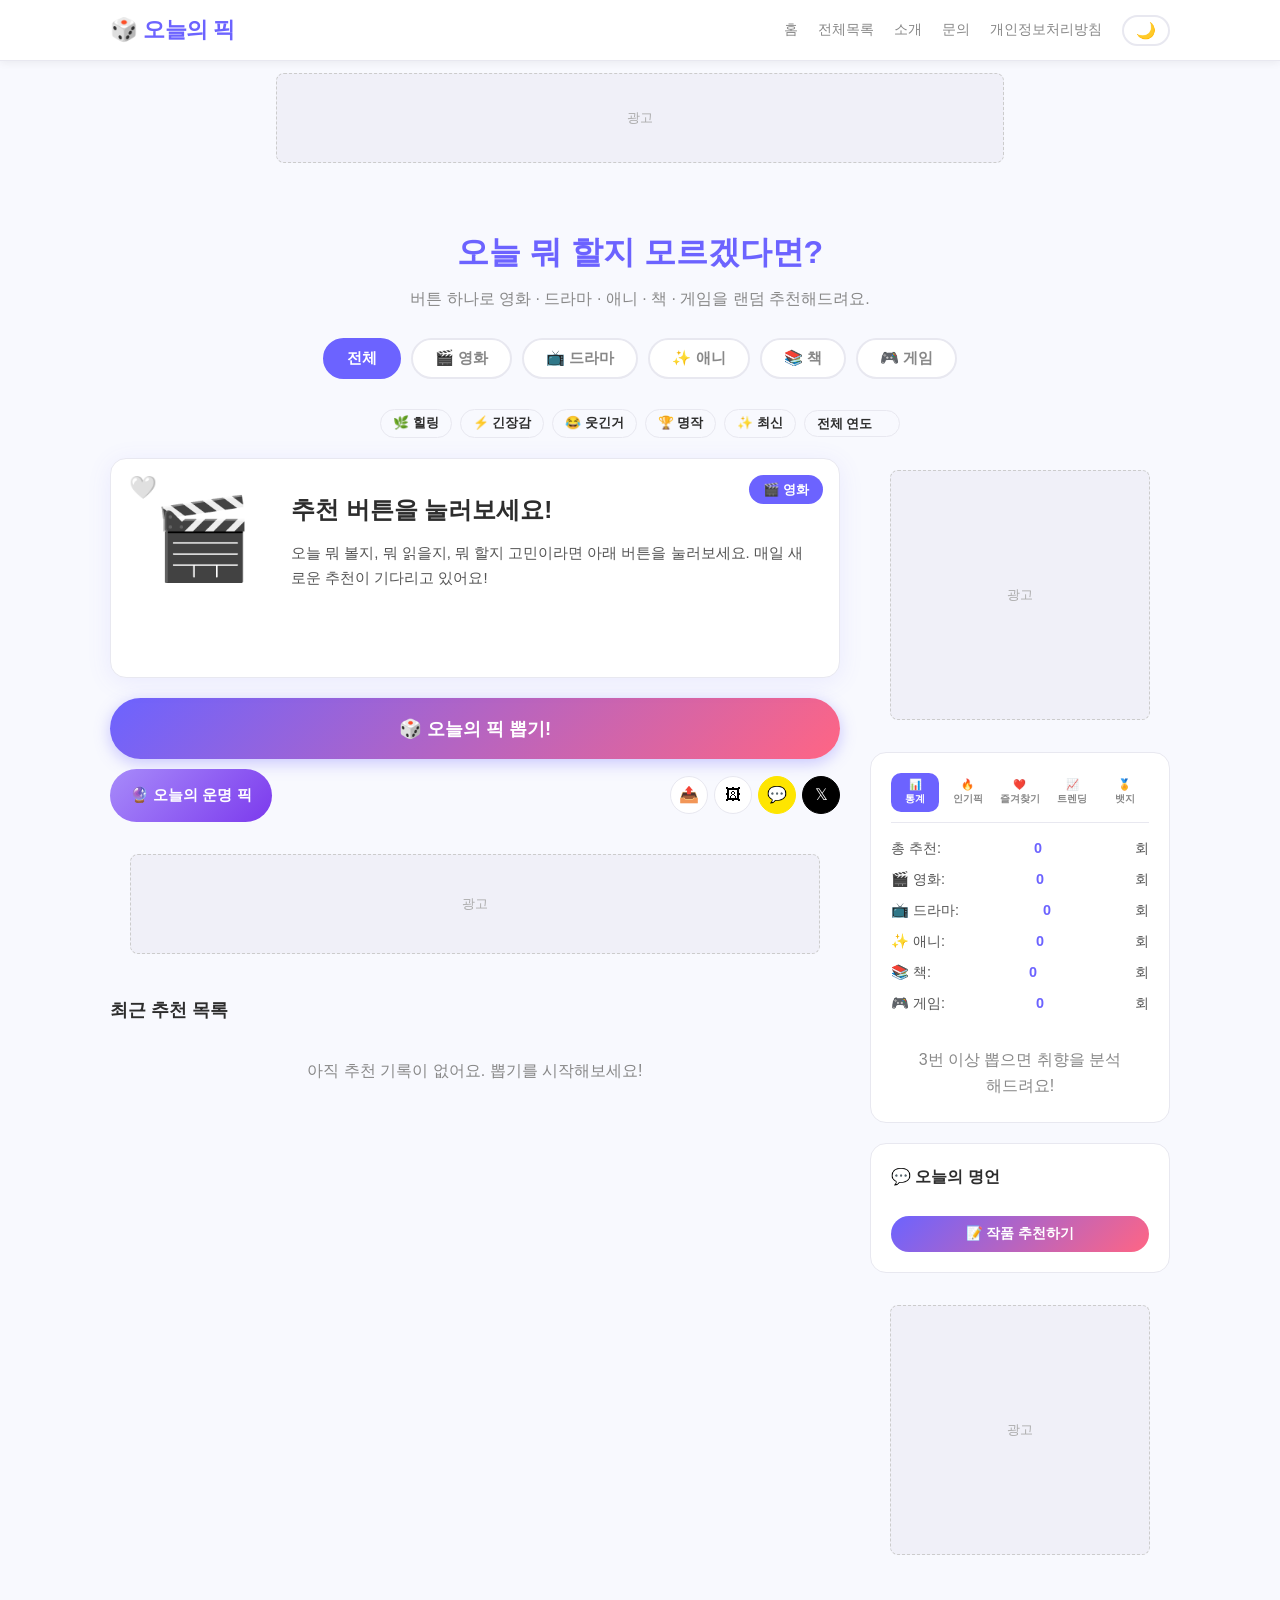
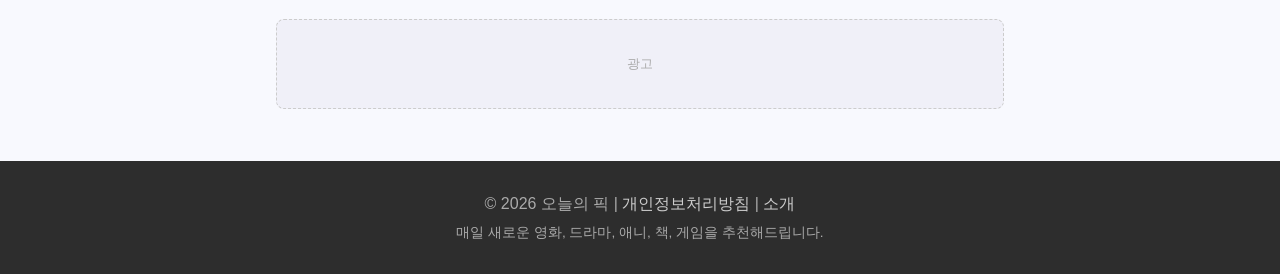
==== commit 2b3f97ab: "UI 레이아웃 재구성 - 버튼/필터/카드 구조 개선 - 뽑기 버튼 단독 full-width → 명확한 메인 CTA - 운명픽 + 공유 아이콘 4개를 같은 행으로 통합 (btn-se" ====
--- a/index.html
+++ b/index.html
@@ -102,13 +102,11 @@
 
     <!-- 기분/상황 & 연도 필터 -->
     <div class="filter-row">
-      <div class="mood-filter">
-        <button class="mood-btn" data-mood="힐링">🌿 힐링</button>
-        <button class="mood-btn" data-mood="긴장감">⚡ 긴장감</button>
-        <button class="mood-btn" data-mood="웃긴거">😂 웃긴거</button>
-        <button class="mood-btn" data-mood="명작">🏆 명작</button>
-        <button class="mood-btn" data-mood="최신">✨ 최신</button>
-      </div>
+      <button class="mood-btn" data-mood="힐링">🌿 힐링</button>
+      <button class="mood-btn" data-mood="긴장감">⚡ 긴장감</button>
+      <button class="mood-btn" data-mood="웃긴거">😂 웃긴거</button>
+      <button class="mood-btn" data-mood="명작">🏆 명작</button>
+      <button class="mood-btn" data-mood="최신">✨ 최신</button>
       <select id="yearFilter" class="year-select">
         <option value="all">전체 연도</option>
         <option value="2020s">2020년대</option>
@@ -130,11 +128,11 @@
             <div class="card-poster" id="cardPoster">🎬</div>
           </div>
           <div class="card-info">
+            <p class="card-reason" id="cardReason"></p>
             <h2 id="cardTitle">추천 버튼을 눌러보세요!</h2>
             <div class="card-meta" id="cardMeta"></div>
             <p class="card-desc" id="cardDesc">오늘 뭐 볼지, 뭐 읽을지, 뭐 할지 고민이라면 아래 버튼을 눌러보세요. 매일 새로운 추천이 기다리고 있어요!</p>
             <div class="card-tags" id="cardTags"></div>
-            <p class="card-reason" id="cardReason"></p>
             <div class="ott-buttons" id="cardOTT"></div>
 
             <!-- 별점 & 봤어요 (카드 안) -->
@@ -152,22 +150,20 @@
           </div>
         </div>
 
-        <!-- 메인 뽑기 버튼 -->
-        <div class="btn-group-main">
+        <!-- 버튼 영역 -->
+        <div class="btn-area">
           <button class="btn-pick" id="pickBtn" onclick="pickRandom()">
             🎲 오늘의 픽 뽑기!
           </button>
-          <button class="btn-fate" onclick="fatePick()">
-            🔮 운명 픽
-          </button>
-        </div>
-
-        <!-- 공유 버튼 -->
-        <div class="btn-group-share">
-          <button class="btn-share" onclick="shareRecommendation()">📤 공유</button>
-          <button class="btn-img-share" onclick="shareImage()">🖼 이미지</button>
-          <button class="btn-kakao" onclick="kakaoShare()">💬 카카오</button>
-          <button class="btn-twitter" onclick="twitterShare()">𝕏 트위터</button>
+          <div class="btn-secondary-row">
+            <button class="btn-fate" onclick="fatePick()">🔮 오늘의 운명 픽</button>
+            <div class="share-icon-group">
+              <button class="btn-share-icon" onclick="shareRecommendation()" title="링크 공유">📤</button>
+              <button class="btn-share-icon" onclick="shareImage()" title="이미지 카드 공유">🖼</button>
+              <button class="btn-share-icon btn-share-kakao" onclick="kakaoShare()" title="카카오 공유">💬</button>
+              <button class="btn-share-icon btn-share-twitter" onclick="twitterShare()" title="X(트위터) 공유">𝕏</button>
+            </div>
+          </div>
         </div>
 
         <!-- 카드 하단 광고 -->
--- a/style.css
+++ b/style.css
@@ -327,27 +327,22 @@
   font-weight: 600;
 }
 
-/* ===== 버튼 그룹 ===== */
-.btn-group-main {
-  display: flex;
-  gap: 12px;
-  margin: 20px 0 10px;
-}
-
-.btn-group-share {
-  display: flex;
-  gap: 8px;
-  margin-bottom: 20px;
+/* ===== 버튼 영역 ===== */
+.btn-area {
+  display: flex;
+  flex-direction: column;
+  gap: 10px;
+  margin: 20px 0;
 }
 
 .btn-pick {
-  flex: 1;
-  padding: 16px 24px;
+  width: 100%;
+  padding: 18px 32px;
   background: linear-gradient(135deg, var(--primary), var(--secondary));
   color: #fff;
   border: none;
   border-radius: 50px;
-  font-size: 1.1rem;
+  font-size: 1.15rem;
   font-weight: 800;
   cursor: pointer;
   transition: all 0.2s;
@@ -361,50 +356,80 @@
 
 .btn-pick:active { transform: translateY(0); }
 
+.btn-secondary-row {
+  display: flex;
+  align-items: center;
+  gap: 8px;
+}
+
+.share-icon-group {
+  display: flex;
+  gap: 6px;
+  margin-left: auto;
+}
+
+.btn-share-icon {
+  width: 38px;
+  height: 38px;
+  border-radius: 50%;
+  border: 1.5px solid var(--border);
+  background: var(--card-bg);
+  font-size: 1rem;
+  cursor: pointer;
+  transition: all 0.18s;
+  display: flex;
+  align-items: center;
+  justify-content: center;
+  flex-shrink: 0;
+  line-height: 1;
+}
+.btn-share-icon:hover {
+  border-color: var(--primary);
+  background: var(--primary);
+  transform: translateY(-2px);
+}
+.btn-share-icon.btn-share-kakao { background: #FEE500; border-color: #FEE500; }
+.btn-share-icon.btn-share-kakao:hover { background: #e6cf00; border-color: #e6cf00; transform: translateY(-2px); }
+.btn-share-icon.btn-share-twitter { background: #000; border-color: #000; color: #fff; }
+.btn-share-icon.btn-share-twitter:hover { background: #333; border-color: #333; transform: translateY(-2px); }
+
+/* 구버전 공유 버튼 (다른 페이지 호환) */
 .btn-share {
-  flex: 1;
-  padding: 10px 12px;
-  background: #fff;
+  padding: 10px 16px;
+  background: var(--card-bg);
   color: var(--primary);
-  border: 2px solid var(--primary);
-  border-radius: 50px;
-  font-size: 0.82rem;
+  border: 1.5px solid var(--border);
+  border-radius: 50px;
+  font-size: 0.85rem;
   font-weight: 700;
   cursor: pointer;
   transition: all 0.2s;
-  white-space: nowrap;
-}
-
-.btn-share:hover { background: var(--primary); color: #fff; }
+}
+.btn-share:hover { border-color: var(--primary); background: var(--primary); color: #fff; }
 
 .btn-kakao {
-  flex: 1;
-  padding: 10px 12px;
+  padding: 10px 16px;
   background: #FEE500;
   color: #3C1E1E;
   border: none;
   border-radius: 50px;
-  font-size: 0.82rem;
+  font-size: 0.85rem;
   font-weight: 700;
   cursor: pointer;
   transition: all 0.2s;
-  white-space: nowrap;
-}
-
+}
 .btn-kakao:hover { background: #e6cf00; }
 
 .btn-twitter {
-  flex: 1;
-  padding: 10px 12px;
+  padding: 10px 16px;
   background: #000;
   color: #fff;
   border: none;
   border-radius: 50px;
-  font-size: 0.82rem;
+  font-size: 0.85rem;
   font-weight: 700;
   cursor: pointer;
   transition: all 0.2s;
-  white-space: nowrap;
 }
 .btn-twitter:hover { background: #333; }
 
@@ -568,11 +593,9 @@
   .card-tags { justify-content: center; }
   .ott-buttons { justify-content: center; }
   .card-reason { justify-content: center; }
-  .btn-group-main { gap: 8px; }
-  .btn-group-share { gap: 6px; }
-  .btn-pick { font-size: 1rem; padding: 14px 20px; }
-  .btn-fate { padding: 14px 16px; font-size: 0.88rem; }
-  .btn-share, .btn-kakao, .btn-twitter, .btn-img-share { font-size: 0.78rem; padding: 9px 8px; }
+  .btn-pick { font-size: 1rem; padding: 15px 20px; }
+  .btn-fate { padding: 10px 14px; font-size: 0.82rem; }
+  .btn-share-icon { width: 34px; height: 34px; font-size: 0.9rem; }
   .filter-row { border-radius: 16px; padding: 8px 10px; }
   .hamburger { display: block; }
   nav {
@@ -647,15 +670,11 @@
 .filter-row {
   display: flex;
   align-items: center;
+  justify-content: center;
   flex-wrap: wrap;
   gap: 8px;
-  margin: 8px 0 18px;
-  background: var(--card-bg);
-  border: 1px solid var(--border);
-  border-radius: 50px;
-  padding: 8px 14px;
-}
-.mood-filter { display: flex; flex-wrap: wrap; gap: 6px; flex: 1; }
+  margin: 0 0 20px;
+}
 .mood-btn {
   padding: 5px 12px;
   border: 1.5px solid var(--border);
@@ -863,15 +882,21 @@
 
 /* ===== 추천 이유 ===== */
 .card-reason {
-  font-size: 0.82rem;
+  display: inline-flex;
+  align-items: center;
+  gap: 4px;
+  font-size: 0.75rem;
   font-weight: 700;
   color: var(--primary);
-  margin-top: 10px;
-  display: flex;
-  align-items: center;
-  gap: 4px;
-}
-.card-reason .reason-icon { font-size: 1rem; }
+  background: rgba(108, 99, 255, 0.08);
+  border: 1px solid rgba(108, 99, 255, 0.2);
+  border-radius: 50px;
+  padding: 3px 10px;
+  margin-bottom: 8px;
+  min-height: 22px;
+}
+.card-reason:empty { display: none; }
+.card-reason .reason-icon { font-size: 0.85rem; }
 
 /* ===== OTT 바로가기 버튼 ===== */
 .ott-buttons {
@@ -924,21 +949,7 @@
 }
 .btn-fate:hover { transform: translateY(-2px); box-shadow: 0 6px 20px rgba(124,58,237,0.4); }
 
-/* ===== 이미지 공유 버튼 ===== */
-.btn-img-share {
-  flex: 1;
-  padding: 10px 12px;
-  background: linear-gradient(135deg, #10b981, #059669);
-  color: #fff;
-  border: none;
-  border-radius: 50px;
-  font-size: 0.82rem;
-  font-weight: 700;
-  cursor: pointer;
-  transition: all 0.2s;
-  white-space: nowrap;
-}
-.btn-img-share:hover { transform: translateY(-2px); box-shadow: 0 4px 14px rgba(16,185,129,0.4); }
+/* btn-img-share는 이제 btn-share-icon으로 통합됨 */
 
 /* ===== 운명 픽 모달 ===== */
 .fate-modal {
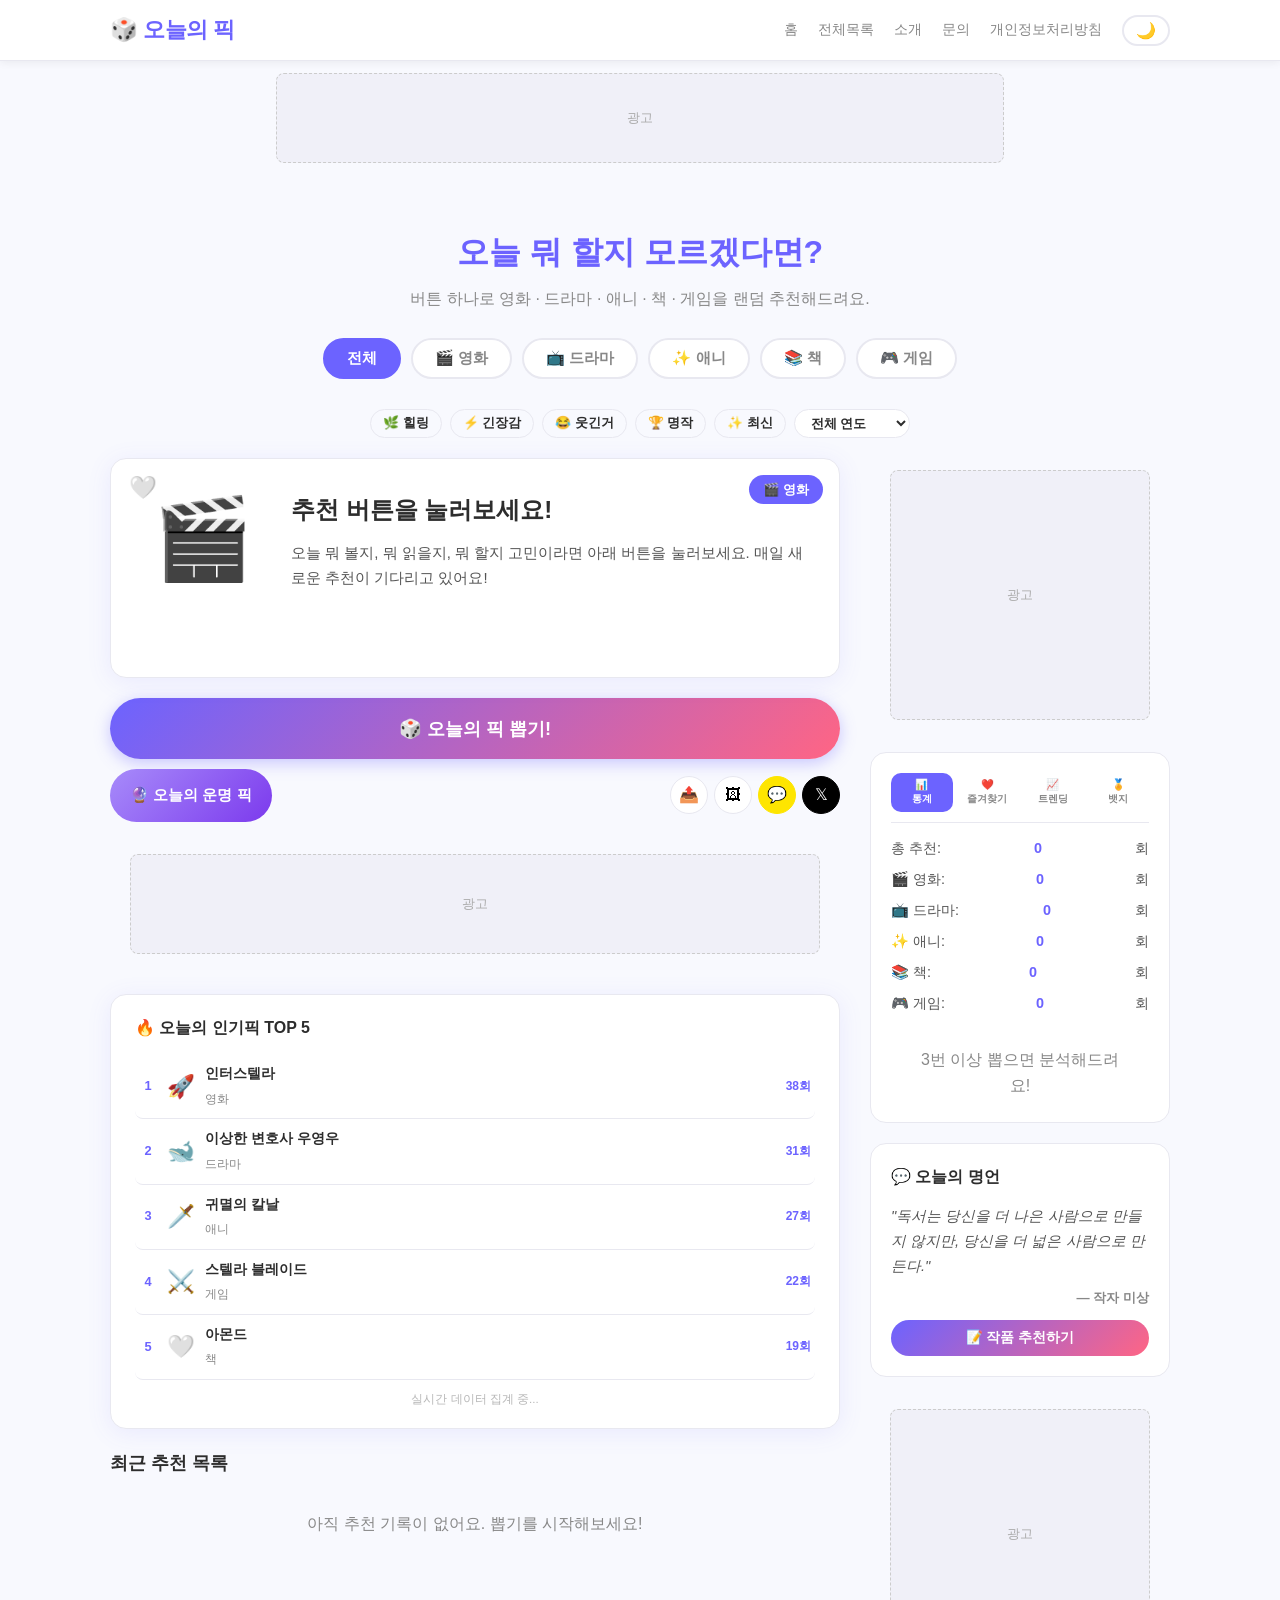
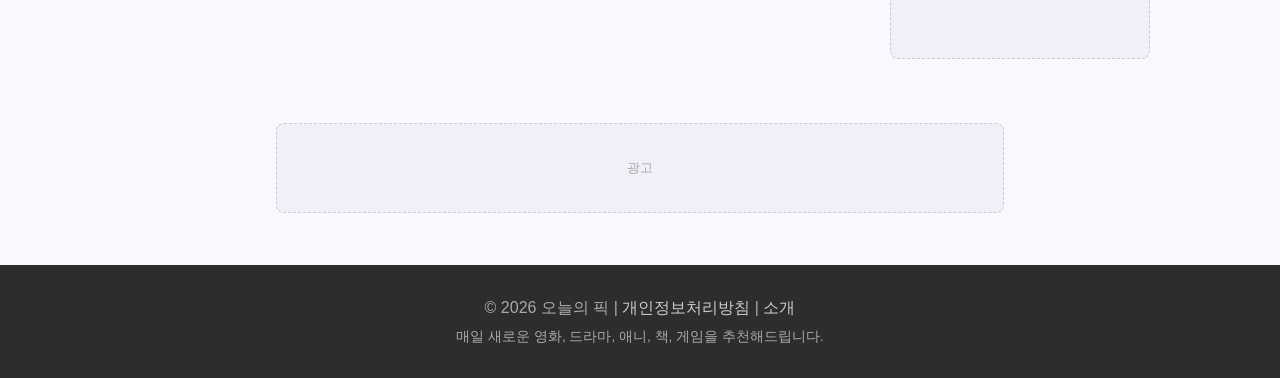
==== commit 848f31dd: "인기픽 메인 콘텐츠 영역으로 이동 (항상 표시)" ====
--- a/index.html
+++ b/index.html
@@ -174,6 +174,12 @@
           </div>
         </div>
 
+        <!-- 오늘의 인기픽 -->
+        <div class="popular-section">
+          <h3>🔥 오늘의 인기픽 TOP 5</h3>
+          <div id="popularList"><p class="empty-history">불러오는 중...</p></div>
+        </div>
+
         <!-- 최근 추천 히스토리 -->
         <div class="history-section">
           <h3>최근 추천 목록</h3>
@@ -196,7 +202,6 @@
         <div class="sidebar-widget sidebar-tabbed">
           <div class="stab-row">
             <button class="stab active" data-stab="stats" title="통계">📊<span>통계</span></button>
-            <button class="stab" data-stab="popular" title="오늘의 인기픽">🔥<span>인기픽</span></button>
             <button class="stab" data-stab="favs" title="즐겨찾기">❤️<span>즐겨찾기</span></button>
             <button class="stab" data-stab="trend" title="내 트렌딩">📈<span>트렌딩</span></button>
             <button class="stab" data-stab="badge" title="뱃지">🏅<span>뱃지</span></button>
@@ -215,11 +220,6 @@
             <div id="tasteAnalysis" style="margin-top:12px">
               <p class="empty-history">3번 이상 뽑으면 취향을 분석해드려요!</p>
             </div>
-          </div>
-
-          <!-- 오늘의 인기픽 탭 -->
-          <div class="stab-content" id="stab-popular" style="display:none">
-            <div id="popularList"><p class="empty-history">오늘의 인기 픽을 불러오는 중...</p></div>
           </div>
 
           <!-- 즐겨찾기 탭 -->
--- a/style.css
+++ b/style.css
@@ -433,9 +433,25 @@
 }
 .btn-twitter:hover { background: #333; }
 
+/* ===== 인기픽 섹션 ===== */
+.popular-section {
+  margin-top: 28px;
+  background: var(--card-bg);
+  border: 1px solid var(--border);
+  border-radius: var(--radius);
+  padding: 20px 24px;
+  box-shadow: var(--shadow);
+}
+.popular-section h3 {
+  font-size: 1rem;
+  font-weight: 700;
+  margin-bottom: 14px;
+  color: var(--text);
+}
+
 /* ===== 히스토리 ===== */
 .history-section {
-  margin-top: 30px;
+  margin-top: 20px;
 }
 
 .history-section h3 {
@@ -620,7 +636,7 @@
 .sidebar-tabbed { padding-bottom: 4px; }
 .stab-row {
   display: grid;
-  grid-template-columns: repeat(5, 1fr);
+  grid-template-columns: repeat(4, 1fr);
   gap: 4px;
   margin-bottom: 14px;
   border-bottom: 1.5px solid var(--border);
@@ -692,13 +708,11 @@
   padding: 5px 12px;
   border: 1.5px solid var(--border);
   border-radius: 50px;
-  background: transparent;
+  background: var(--card-bg);
   color: var(--text);
   font-size: 0.8rem;
   font-weight: 700;
   cursor: pointer;
-  appearance: none;
-  -webkit-appearance: none;
 }
 
 /* ===== 별점 & 봤어요 ===== */
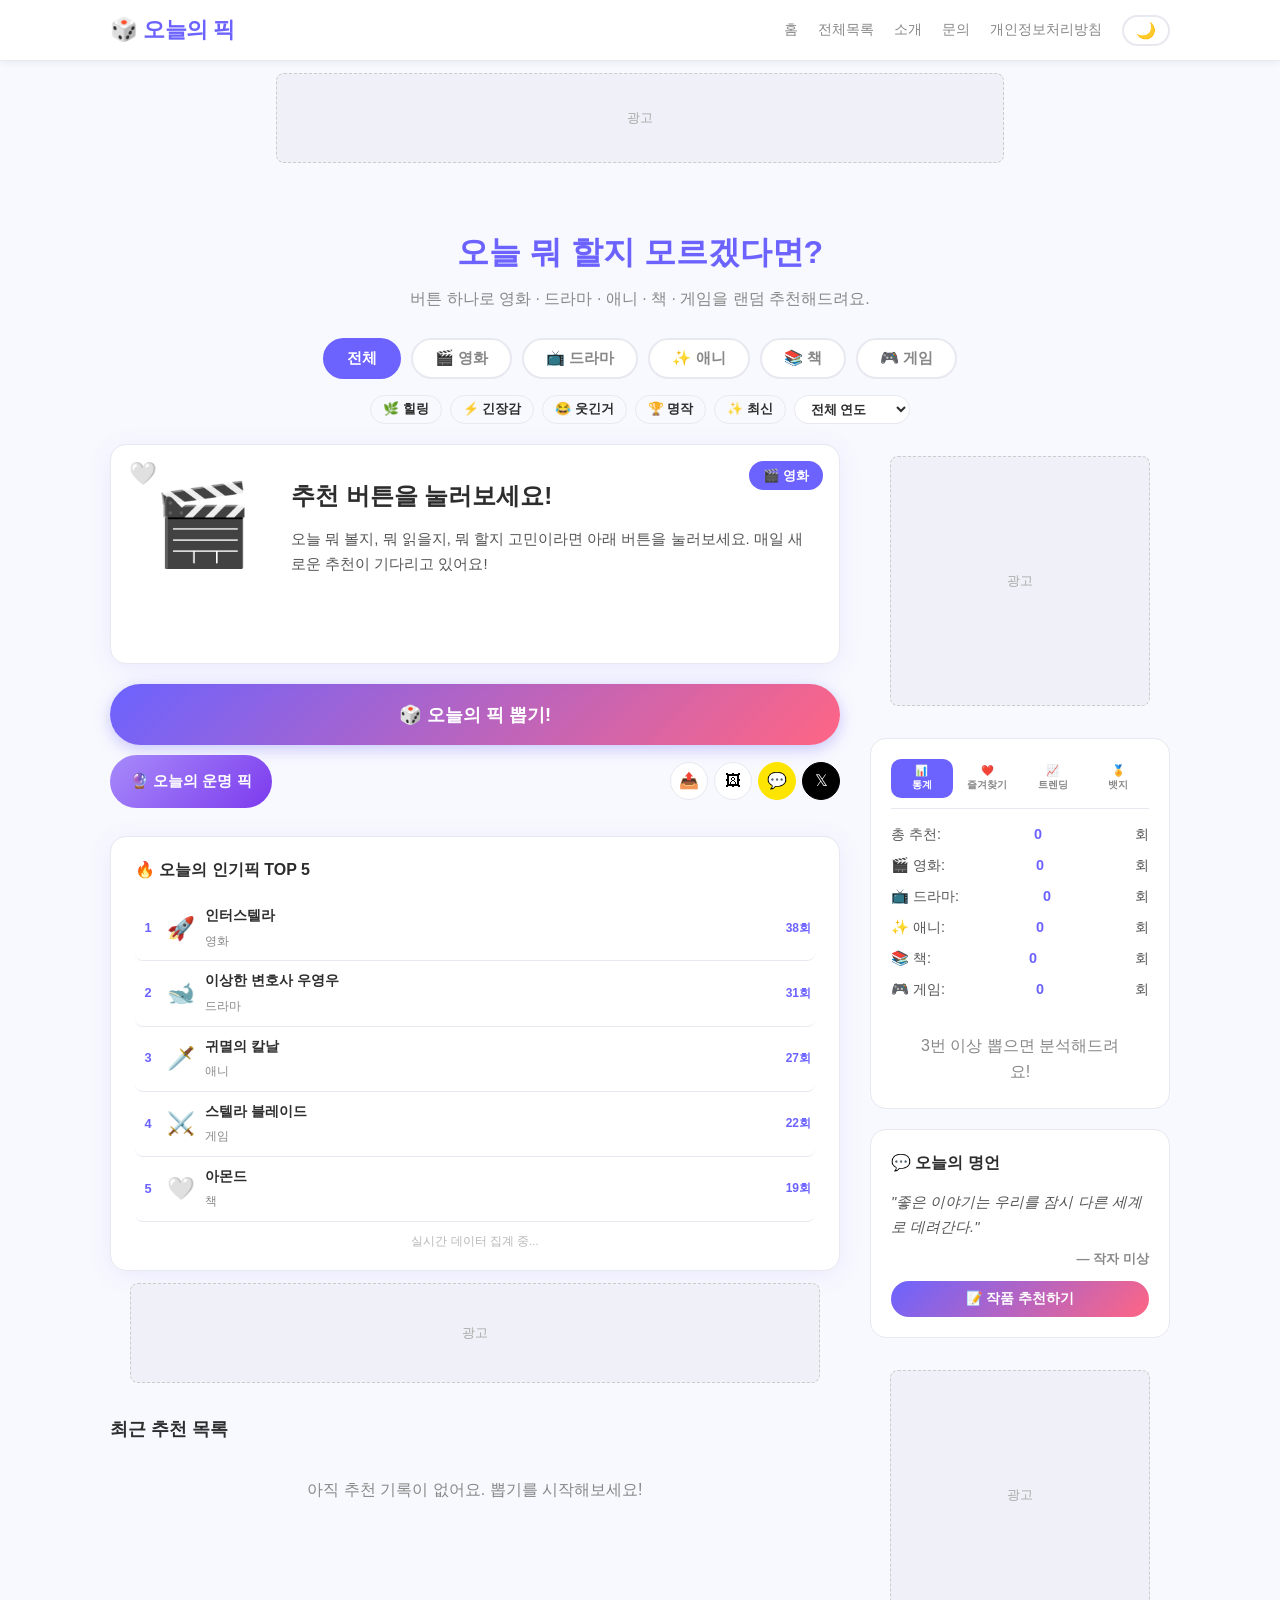
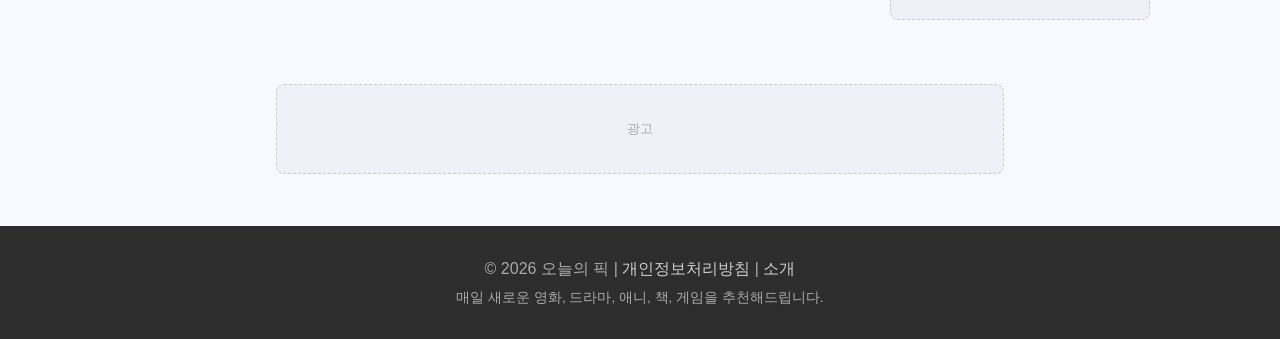
==== commit 464f2596: "전체 UI 검토 및 개선 - privacy.html 시행일 2025 → 2026 최신화 - 인기픽 섹션을 광고 위로 이동 (묻히지 않도록) - year-select 옵션 글자색 명" ====
--- a/index.html
+++ b/index.html
@@ -166,18 +166,18 @@
           </div>
         </div>
 
+        <!-- 오늘의 인기픽 -->
+        <div class="popular-section">
+          <h3>🔥 오늘의 인기픽 TOP 5</h3>
+          <div id="popularList"><p class="empty-history">불러오는 중...</p></div>
+        </div>
+
         <!-- 카드 하단 광고 -->
         <div class="ad-container ad-middle">
           <div class="ad-placeholder">
             <!-- AdSense 광고 코드 삽입 위치 -->
             <span>광고</span>
           </div>
-        </div>
-
-        <!-- 오늘의 인기픽 -->
-        <div class="popular-section">
-          <h3>🔥 오늘의 인기픽 TOP 5</h3>
-          <div id="popularList"><p class="empty-history">불러오는 중...</p></div>
         </div>
 
         <!-- 최근 추천 히스토리 -->
--- a/style.css
+++ b/style.css
@@ -153,7 +153,7 @@
   gap: 10px;
   justify-content: center;
   flex-wrap: wrap;
-  margin-bottom: 30px;
+  margin-bottom: 16px;
 }
 
 .tab {
@@ -593,7 +593,11 @@
 .skeleton-line.short { width: 70%; }
 
 /* ===== 반응형 ===== */
-@media (max-width: 900px) {
+@media (max-width: 1000px) {
+  .content-wrapper { grid-template-columns: 1fr 260px; gap: 20px; }
+}
+
+@media (max-width: 780px) {
   .content-wrapper { grid-template-columns: 1fr; }
   .sidebar { display: none; }
 }
@@ -714,6 +718,14 @@
   font-weight: 700;
   cursor: pointer;
 }
+.year-select option {
+  background: #fff;
+  color: #2d2d2d;
+}
+body.dark .year-select option {
+  background: #1e1e2e;
+  color: #e8e8f0;
+}
 
 /* ===== 별점 & 봤어요 ===== */
 .rating-bar {
@@ -887,12 +899,17 @@
 
 /* ===== 오늘의 픽 카운터 ===== */
 .today-counter {
-  font-size: 0.85rem;
+  display: inline-block;
+  font-size: 0.82rem;
   color: var(--primary);
   font-weight: 700;
-  margin-top: 6px;
-  opacity: 0.85;
-}
+  margin-top: 10px;
+  background: rgba(108, 99, 255, 0.08);
+  border: 1px solid rgba(108, 99, 255, 0.2);
+  border-radius: 50px;
+  padding: 4px 14px;
+}
+.today-counter:empty { display: none; }
 
 /* ===== 추천 이유 ===== */
 .card-reason {
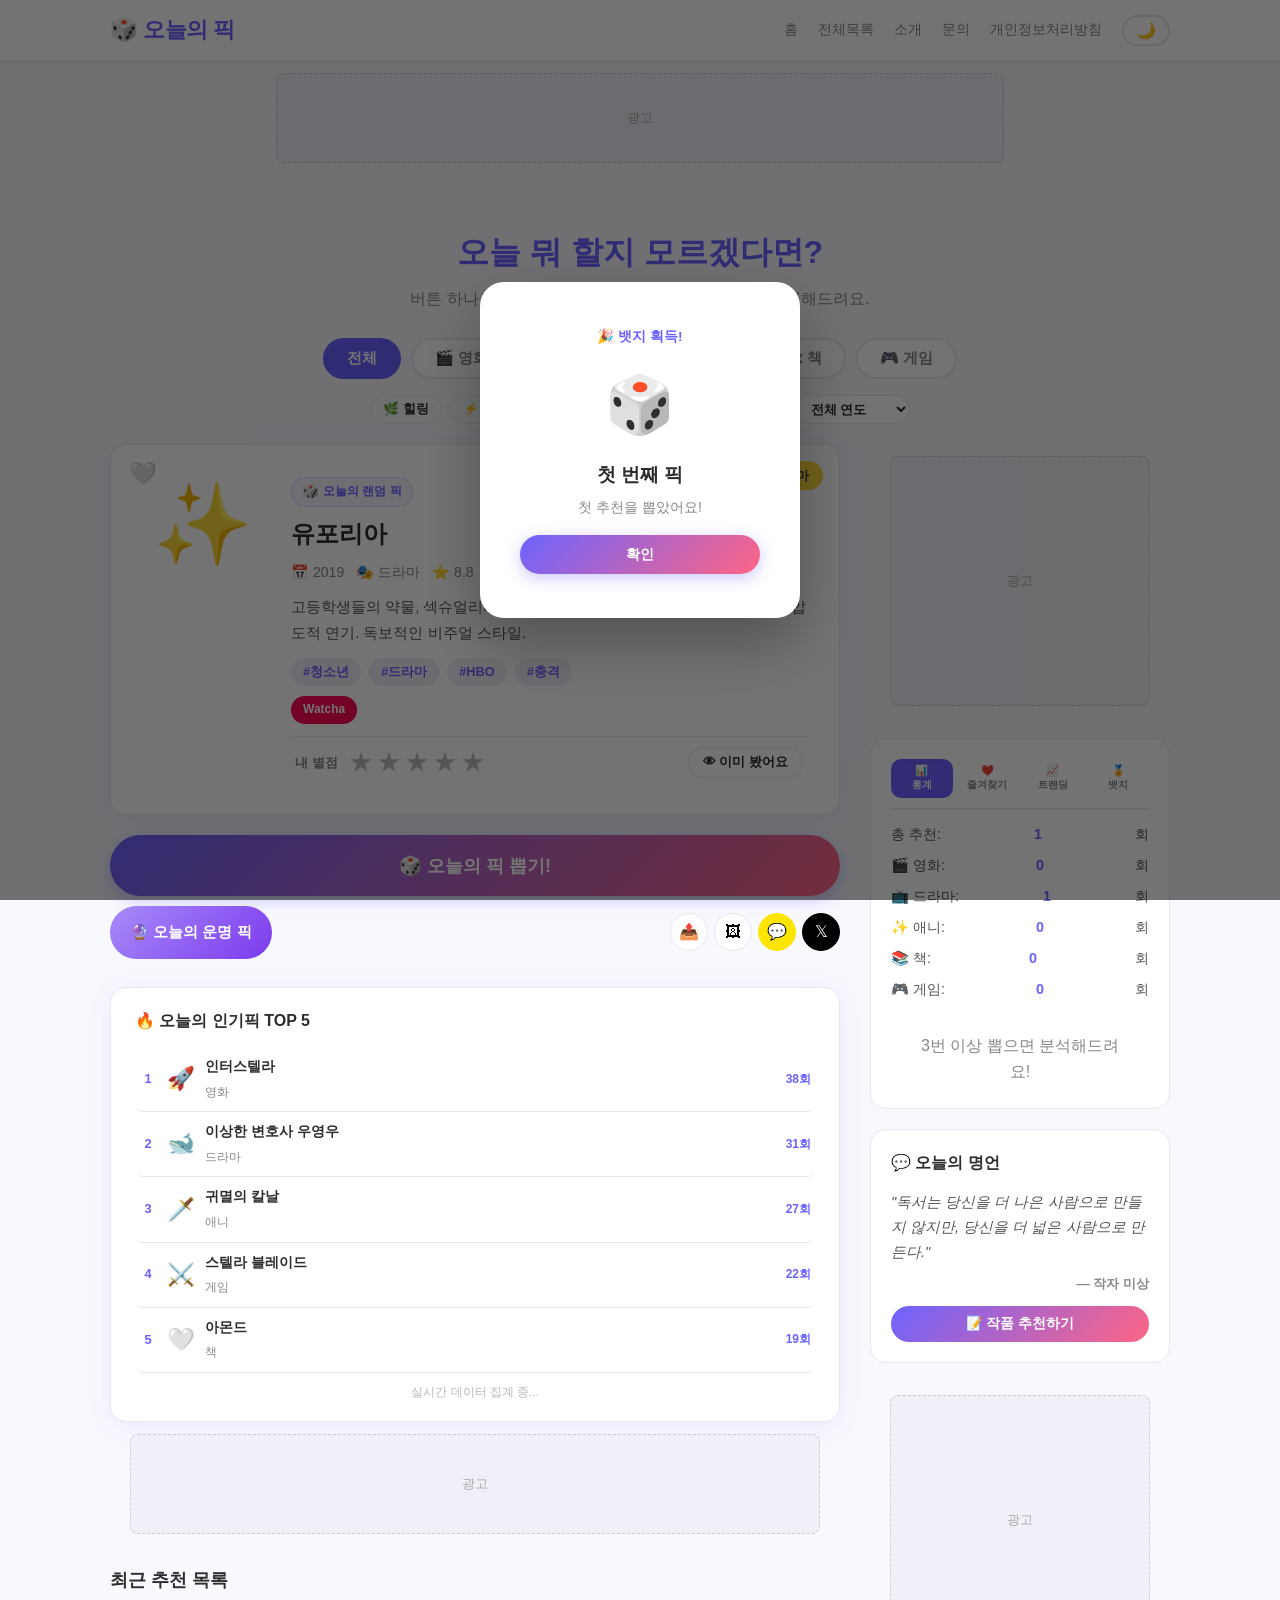
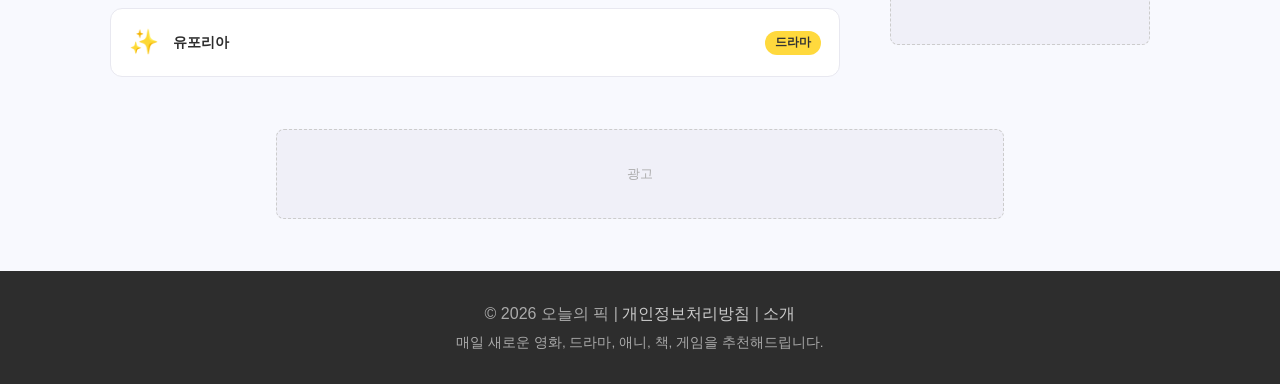
==== commit e84c82b9: "UX/성능 개선 3종 - 첫 방문 시 자동 뽑기 (빈 카드로 이탈 방지) - html2canvas 레이지 로드 (이미지 공유 버튼 클릭 시에만 로드) - initQuote 안전 처" ====
--- a/index.html
+++ b/index.html
@@ -33,8 +33,6 @@
   <script async src="https://pagead2.googlesyndication.com/pagead/js/adsbygoogle.js?client=ca-pub-1445713983400242" crossorigin="anonymous"></script>
   <!-- Kakao SDK -->
   <script src="https://t1.kakaocdn.net/kakao_js_sdk/2.7.2/kakao.min.js" crossorigin="anonymous"></script>
-  <!-- html2canvas (이미지 공유) -->
-  <script src="https://cdnjs.cloudflare.com/ajax/libs/html2canvas/1.4.1/html2canvas.min.js"></script>
   <!-- preconnect: 외부 API 빠른 연결 -->
   <link rel="preconnect" href="https://api.themoviedb.org">
   <link rel="preconnect" href="https://image.tmdb.org">
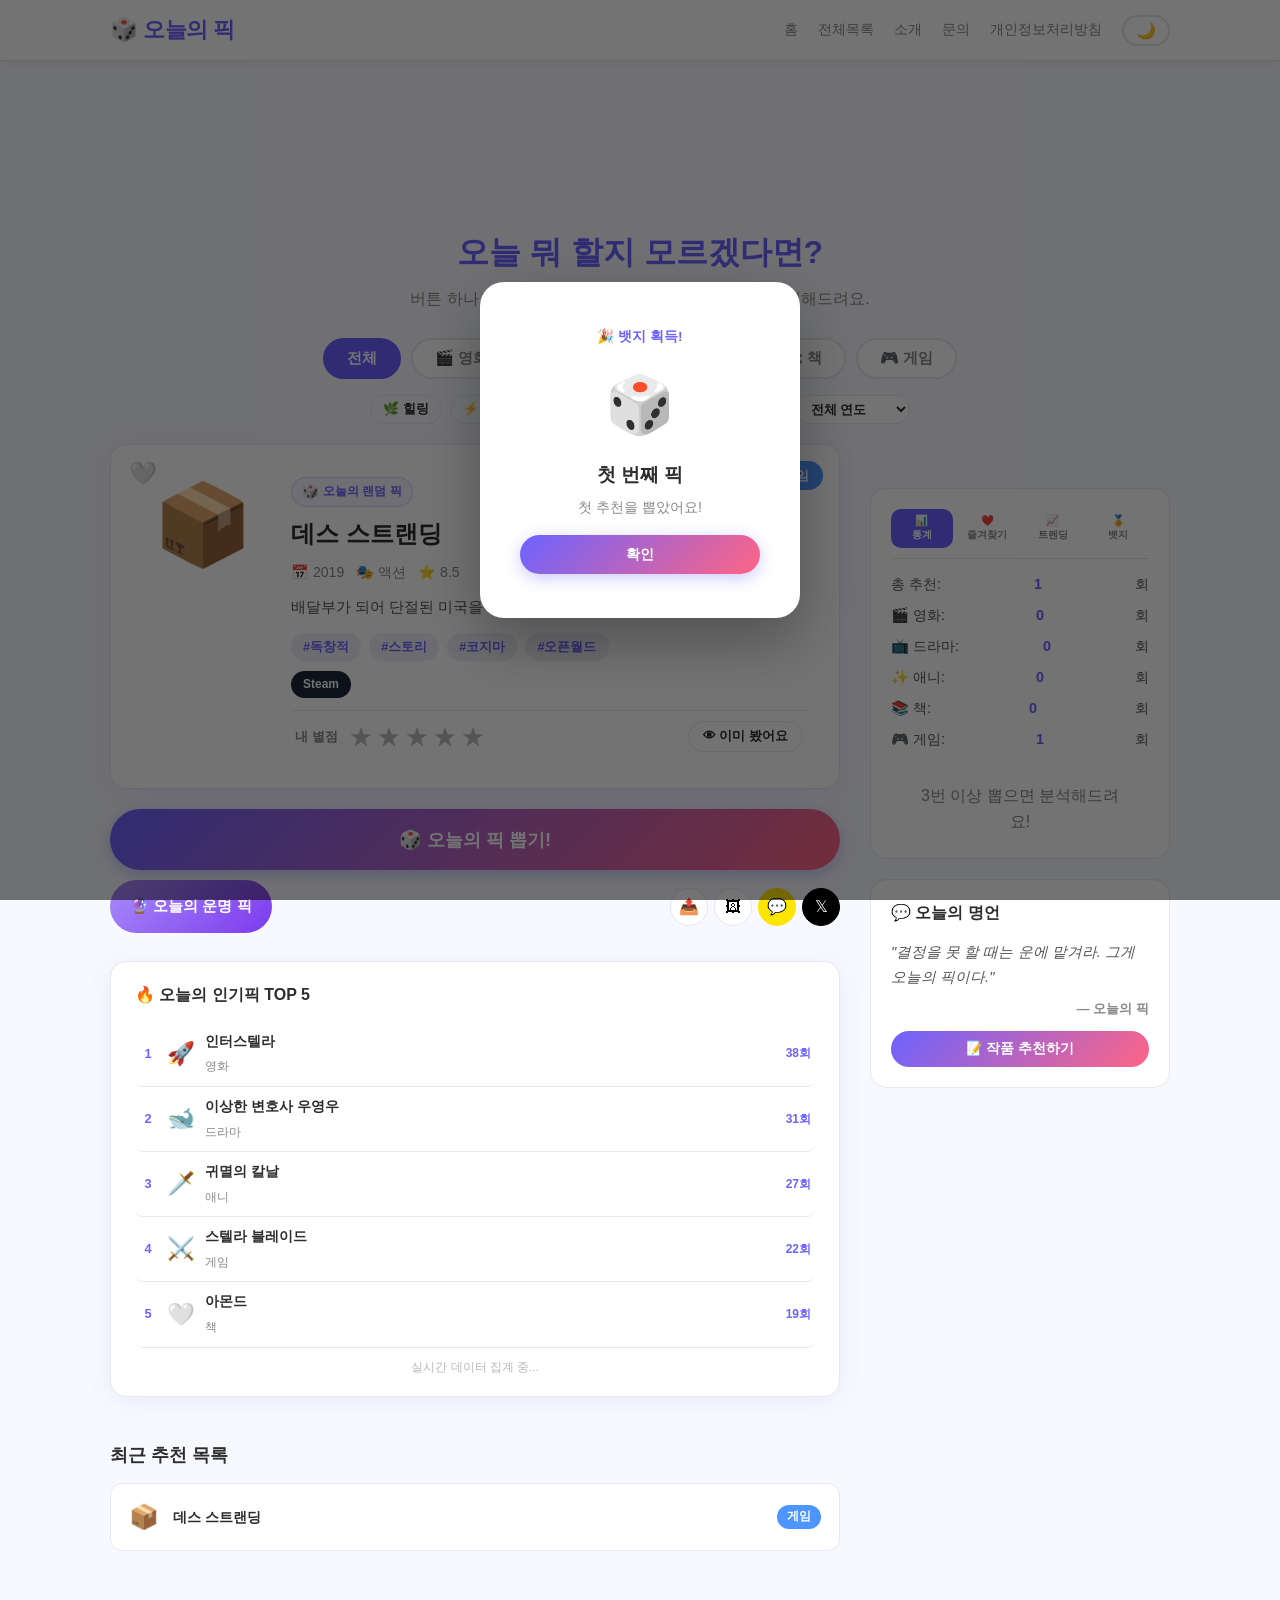
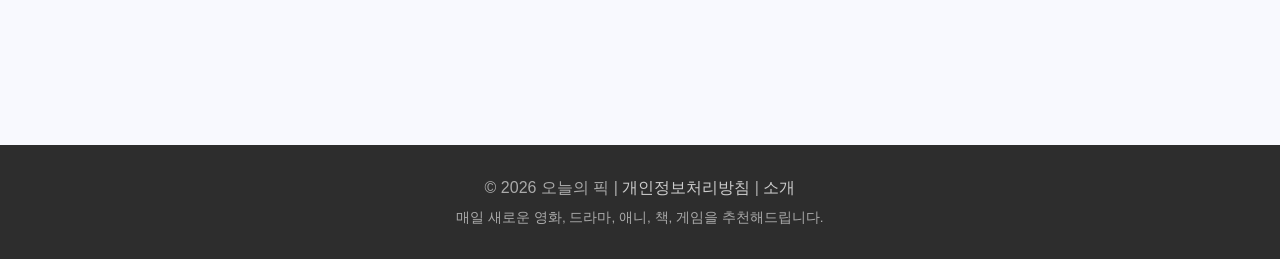
==== commit b693d39c: "PWA 추가 + URL 파라미터 공유 + 포스터 tmdbId 매칭 개선 (애니 8종)" ====
--- a/index.html
+++ b/index.html
@@ -27,6 +27,11 @@
   <meta name="twitter:description" content="오늘 뭐 볼지 고민된다면? 버튼 하나로 랜덤 추천!">
   <link rel="canonical" href="https://today-pick.vercel.app/">
   <link rel="icon" href="data:image/svg+xml,<svg xmlns='http://www.w3.org/2000/svg' viewBox='0 0 100 100'><text y='.9em' font-size='90'>🎲</text></svg>">
+  <link rel="manifest" href="/manifest.json">
+  <meta name="theme-color" content="#6c63ff">
+  <meta name="mobile-web-app-capable" content="yes">
+  <meta name="apple-mobile-web-app-capable" content="yes">
+  <meta name="apple-mobile-web-app-title" content="오늘의 픽">
   <link rel="stylesheet" href="style.css">
   <!-- Google AdSense -->
   <meta name="google-adsense-account" content="ca-pub-1445713983400242">
@@ -353,5 +358,10 @@
 
   <script src="data.js"></script>
   <script src="script.js"></script>
+  <script>
+    if ("serviceWorker" in navigator) {
+      navigator.serviceWorker.register("/sw.js").catch(() => {});
+    }
+  </script>
 </body>
 </html>
--- a/style.css
+++ b/style.css
@@ -106,20 +106,20 @@
 }
 
 .ad-placeholder {
-  background: #f0f0f8;
-  border: 1px dashed #ccc;
+  background: transparent;
+  border: none;
   border-radius: 8px;
   display: flex;
   align-items: center;
   justify-content: center;
-  color: #aaa;
+  color: transparent;
   font-size: 0.8rem;
 }
 
 .ad-top .ad-placeholder { width: 728px; max-width: 100%; height: 90px; }
-.ad-middle .ad-placeholder { width: 100%; height: 100px; }
+.ad-middle .ad-placeholder { width: 100%; height: 0; }
 .ad-bottom .ad-placeholder { width: 728px; max-width: 100%; height: 90px; }
-.ad-sidebar .ad-placeholder { width: 100%; height: 250px; }
+.ad-sidebar .ad-placeholder { width: 100%; height: 0; }
 
 /* ===== 메인 ===== */
 main {
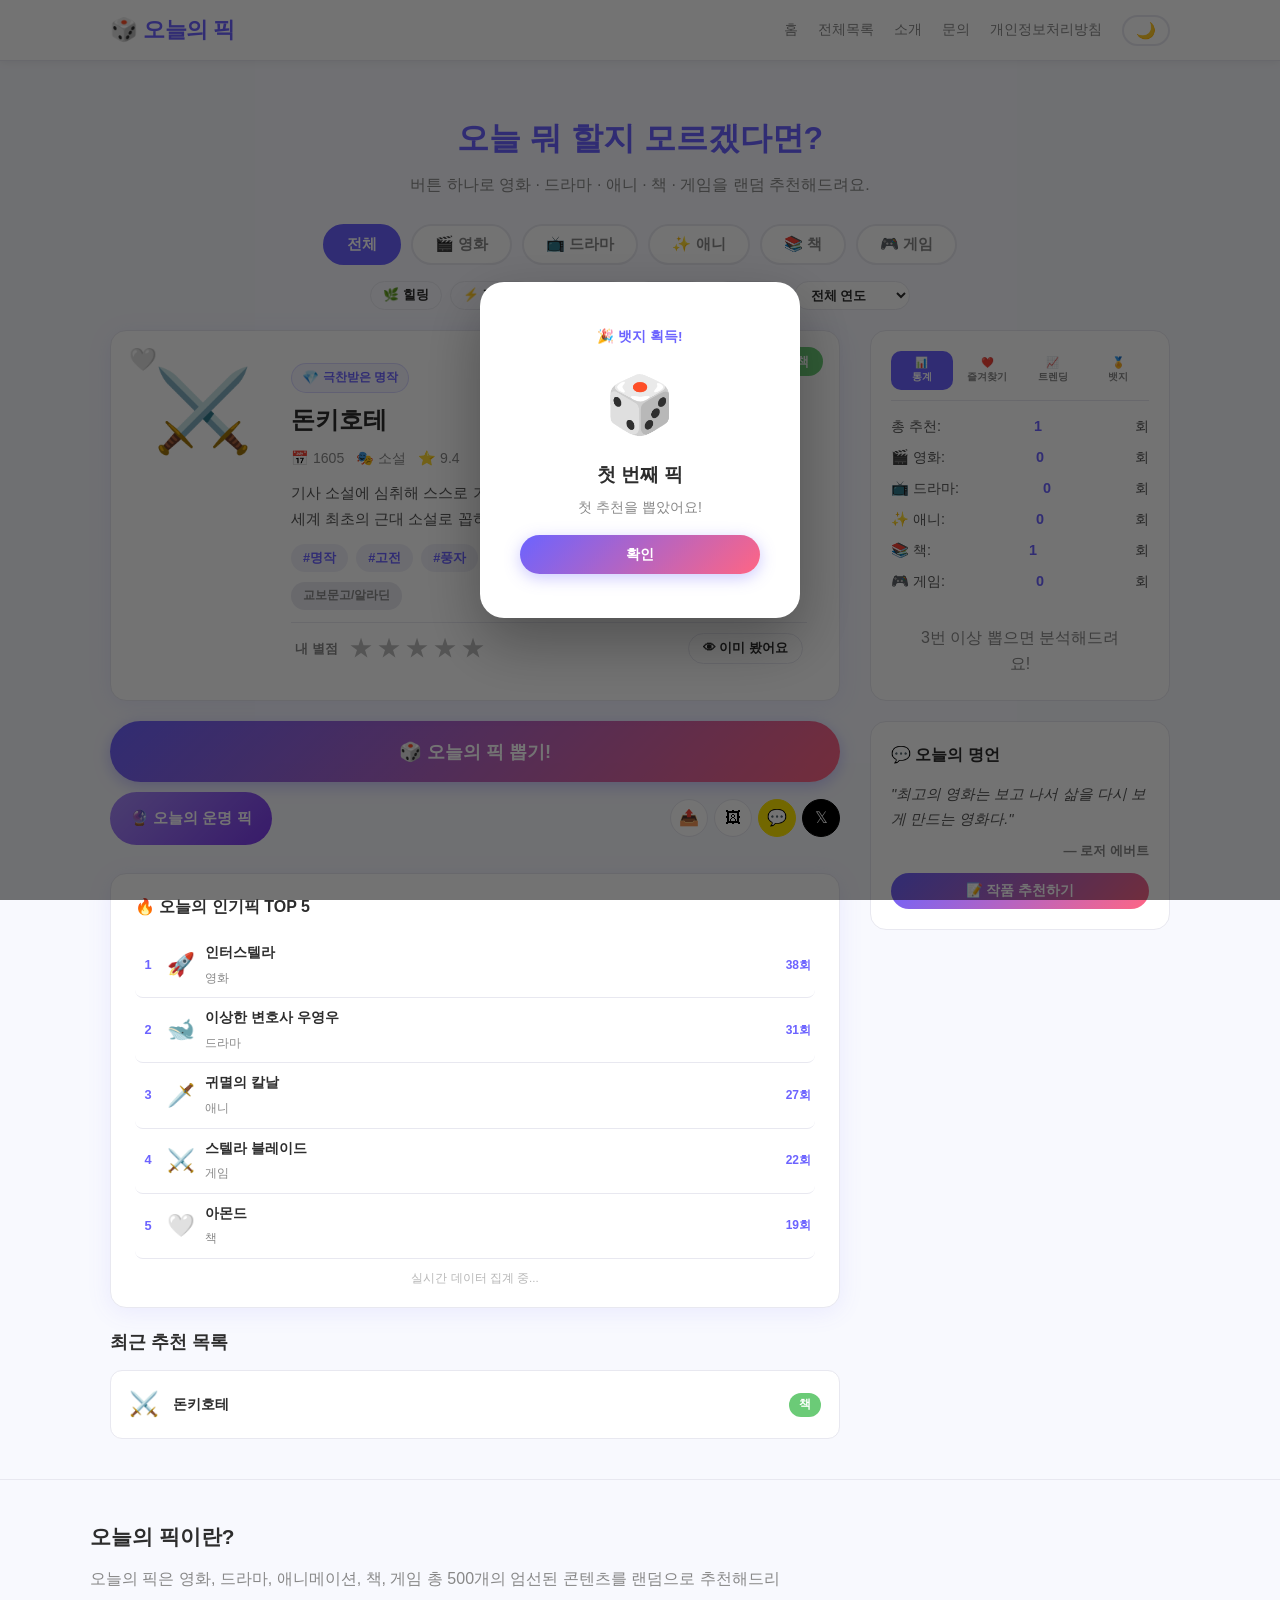
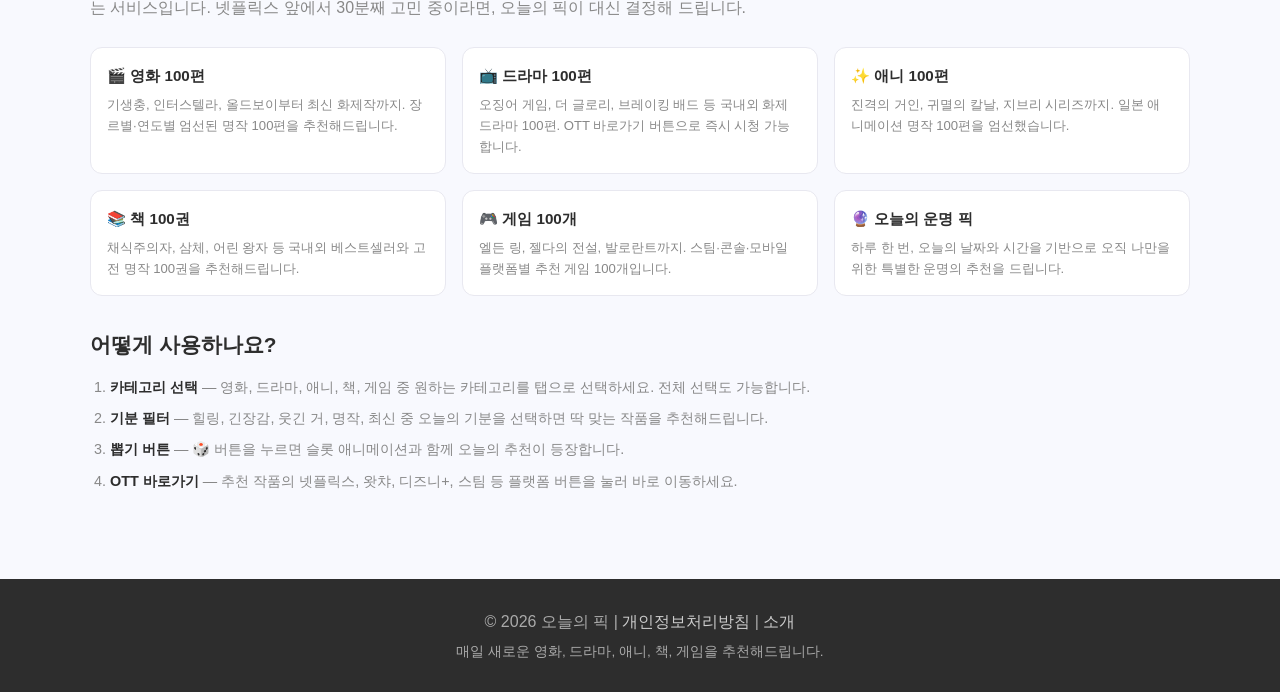
==== commit c4f75a82: "AdSense 정책 위반 수정 - 광고 placeholder 제거 + 정적 콘텐츠 추가 [문제] 애드센스 '게시자 콘텐츠가 없는 화면' 정책 위반 - 빈 광고 placeholder" ====
--- a/index.html
+++ b/index.html
@@ -78,13 +78,6 @@
     </div>
   </header>
 
-  <!-- 상단 광고 배너 영역 -->
-  <div class="ad-container ad-top">
-    <div class="ad-placeholder">
-      <!-- AdSense 광고 코드 삽입 위치 -->
-      <span>광고</span>
-    </div>
-  </div>
 
   <main>
     <section class="hero">
@@ -175,13 +168,6 @@
           <div id="popularList"><p class="empty-history">불러오는 중...</p></div>
         </div>
 
-        <!-- 카드 하단 광고 -->
-        <div class="ad-container ad-middle">
-          <div class="ad-placeholder">
-            <!-- AdSense 광고 코드 삽입 위치 -->
-            <span>광고</span>
-          </div>
-        </div>
 
         <!-- 최근 추천 히스토리 -->
         <div class="history-section">
@@ -194,12 +180,6 @@
 
       <!-- 사이드바 -->
       <aside class="sidebar">
-        <!-- 사이드바 광고 -->
-        <div class="ad-container ad-sidebar">
-          <div class="ad-placeholder">
-            <span>광고</span>
-          </div>
-        </div>
 
         <!-- 탭 위젯 -->
         <div class="sidebar-widget sidebar-tabbed">
@@ -257,22 +237,54 @@
           <button class="btn-suggest" style="margin-top:12px" onclick="openSuggestModal()">📝 작품 추천하기</button>
         </div>
 
-        <!-- 사이드바 하단 광고 -->
-        <div class="ad-container ad-sidebar">
-          <div class="ad-placeholder">
-            <span>광고</span>
-          </div>
-        </div>
+
       </aside>
     </div>
   </main>
 
-  <!-- 하단 광고 -->
-  <div class="ad-container ad-bottom">
-    <div class="ad-placeholder">
-      <span>광고</span>
-    </div>
-  </div>
+
+  <!-- 정적 콘텐츠: SEO & AdSense 품질 향상 -->
+  <section class="static-content-section">
+    <div class="static-content-inner">
+      <h2>오늘의 픽이란?</h2>
+      <p>오늘의 픽은 영화, 드라마, 애니메이션, 책, 게임 총 500개의 엄선된 콘텐츠를 랜덤으로 추천해드리는 서비스입니다. 넷플릭스 앞에서 30분째 고민 중이라면, 오늘의 픽이 대신 결정해 드립니다.</p>
+
+      <div class="static-grid">
+        <div class="static-item">
+          <strong>🎬 영화 100편</strong>
+          <p>기생충, 인터스텔라, 올드보이부터 최신 화제작까지. 장르별·연도별 엄선된 명작 100편을 추천해드립니다.</p>
+        </div>
+        <div class="static-item">
+          <strong>📺 드라마 100편</strong>
+          <p>오징어 게임, 더 글로리, 브레이킹 배드 등 국내외 화제 드라마 100편. OTT 바로가기 버튼으로 즉시 시청 가능합니다.</p>
+        </div>
+        <div class="static-item">
+          <strong>✨ 애니 100편</strong>
+          <p>진격의 거인, 귀멸의 칼날, 지브리 시리즈까지. 일본 애니메이션 명작 100편을 엄선했습니다.</p>
+        </div>
+        <div class="static-item">
+          <strong>📚 책 100권</strong>
+          <p>채식주의자, 삼체, 어린 왕자 등 국내외 베스트셀러와 고전 명작 100권을 추천해드립니다.</p>
+        </div>
+        <div class="static-item">
+          <strong>🎮 게임 100개</strong>
+          <p>엘든 링, 젤다의 전설, 발로란트까지. 스팀·콘솔·모바일 플랫폼별 추천 게임 100개입니다.</p>
+        </div>
+        <div class="static-item">
+          <strong>🔮 오늘의 운명 픽</strong>
+          <p>하루 한 번, 오늘의 날짜와 시간을 기반으로 오직 나만을 위한 특별한 운명의 추천을 드립니다.</p>
+        </div>
+      </div>
+
+      <h2>어떻게 사용하나요?</h2>
+      <ol class="static-steps">
+        <li><strong>카테고리 선택</strong> — 영화, 드라마, 애니, 책, 게임 중 원하는 카테고리를 탭으로 선택하세요. 전체 선택도 가능합니다.</li>
+        <li><strong>기분 필터</strong> — 힐링, 긴장감, 웃긴 거, 명작, 최신 중 오늘의 기분을 선택하면 딱 맞는 작품을 추천해드립니다.</li>
+        <li><strong>뽑기 버튼</strong> — 🎲 버튼을 누르면 슬롯 애니메이션과 함께 오늘의 추천이 등장합니다.</li>
+        <li><strong>OTT 바로가기</strong> — 추천 작품의 넷플릭스, 왓챠, 디즈니+, 스팀 등 플랫폼 버튼을 눌러 바로 이동하세요.</li>
+      </ol>
+    </div>
+  </section>
 
   <footer>
     <div class="footer-inner">
--- a/style.css
+++ b/style.css
@@ -37,7 +37,6 @@
 body.dark .btn-share { background: #1e1e2e; }
 body.dark .history-item { background: #1e1e2e; }
 body.dark .sidebar-widget { background: #1e1e2e; }
-body.dark .ad-placeholder { background: #1e1e2e; border-color: #2e2e42; }
 body.dark .stats-list li { color: #aaa; }
 body.dark .quote { color: #aaa; }
 body.dark footer { background: #0d0d14; }
@@ -97,29 +96,67 @@
 }
 .dark-toggle:hover { border-color: var(--primary); }
 
-/* ===== 광고 영역 ===== */
-.ad-container {
-  width: 100%;
-  display: flex;
-  justify-content: center;
-  padding: 12px 20px;
-}
-
-.ad-placeholder {
-  background: transparent;
-  border: none;
-  border-radius: 8px;
-  display: flex;
-  align-items: center;
-  justify-content: center;
-  color: transparent;
-  font-size: 0.8rem;
-}
-
-.ad-top .ad-placeholder { width: 728px; max-width: 100%; height: 90px; }
-.ad-middle .ad-placeholder { width: 100%; height: 0; }
-.ad-bottom .ad-placeholder { width: 728px; max-width: 100%; height: 90px; }
-.ad-sidebar .ad-placeholder { width: 100%; height: 0; }
+/* ===== 정적 콘텐츠 섹션 ===== */
+.static-content-section {
+  background: var(--bg);
+  border-top: 1px solid var(--border);
+  padding: 40px 20px;
+  margin-top: 20px;
+}
+.static-content-inner {
+  max-width: 1100px;
+  margin: 0 auto;
+}
+.static-content-inner h2 {
+  font-size: 1.3rem;
+  font-weight: 800;
+  color: var(--text);
+  margin-bottom: 12px;
+}
+.static-content-inner > p {
+  color: var(--text-muted);
+  line-height: 1.8;
+  margin-bottom: 24px;
+  max-width: 700px;
+}
+.static-grid {
+  display: grid;
+  grid-template-columns: repeat(3, 1fr);
+  gap: 16px;
+  margin-bottom: 32px;
+}
+.static-item {
+  background: var(--card-bg);
+  border: 1px solid var(--border);
+  border-radius: 12px;
+  padding: 16px;
+}
+.static-item strong {
+  display: block;
+  font-size: 0.95rem;
+  color: var(--text);
+  margin-bottom: 6px;
+}
+.static-item p {
+  font-size: 0.82rem;
+  color: var(--text-muted);
+  line-height: 1.6;
+  margin: 0;
+}
+.static-steps {
+  padding-left: 20px;
+  color: var(--text-muted);
+  line-height: 1.9;
+  font-size: 0.9rem;
+}
+.static-steps li { margin-bottom: 4px; }
+.static-steps strong { color: var(--text); }
+@media (max-width: 780px) {
+  .static-grid { grid-template-columns: repeat(2, 1fr); }
+}
+@media (max-width: 500px) {
+  .static-grid { grid-template-columns: 1fr; }
+}
 
 /* ===== 메인 ===== */
 main {
@@ -299,6 +336,8 @@
   font-weight: 800;
   margin-bottom: 8px;
   color: var(--text);
+  word-break: keep-all;
+  overflow-wrap: break-word;
 }
 
 .card-meta {
@@ -355,6 +394,7 @@
 }
 
 .btn-pick:active { transform: translateY(0); }
+.btn-pick:disabled { opacity: 0.6; cursor: not-allowed; transform: none; box-shadow: none; }
 
 .btn-secondary-row {
   display: flex;
@@ -530,9 +570,6 @@
   font-weight: 600;
   text-align: right;
 }
-
-/* ===== 하단 광고 ===== */
-.ad-bottom { margin-top: 20px; }
 
 /* ===== 푸터 ===== */
 footer {
@@ -606,17 +643,25 @@
   .hero { padding: 24px 16px 14px; }
   .hero h1 { font-size: 1.5rem; }
   .hero-sub { font-size: 0.9rem; }
-  .recommendation-card { flex-direction: column; align-items: center; text-align: center; padding: 20px 16px; gap: 16px; }
+  .recommendation-card { flex-direction: column; align-items: center; text-align: center; padding: 20px 16px; gap: 16px; min-height: unset; }
   .card-poster-wrap { width: 100px; min-width: 100px; }
   .card-poster-img { width: 100px; height: 150px; }
   .card-poster { font-size: 4rem; }
+  .card-info h2 { font-size: 1.2rem; word-break: keep-all; overflow-wrap: break-word; }
   .card-tags { justify-content: center; }
   .ott-buttons { justify-content: center; }
   .card-reason { justify-content: center; }
   .btn-pick { font-size: 1rem; padding: 15px 20px; }
-  .btn-fate { padding: 10px 14px; font-size: 0.82rem; }
-  .btn-share-icon { width: 34px; height: 34px; font-size: 0.9rem; }
-  .filter-row { border-radius: 16px; padding: 8px 10px; }
+  .btn-fate { padding: 10px 14px; font-size: 0.82rem; white-space: normal; flex: 1; }
+  .btn-secondary-row { flex-wrap: wrap; }
+  .share-icon-group { margin-left: 0; justify-content: center; width: 100%; }
+  .btn-share-icon { width: 36px; height: 36px; font-size: 0.9rem; }
+  .category-tabs { gap: 6px; }
+  .tab { padding: 7px 14px; font-size: 0.85rem; }
+  .filter-row { border-radius: 16px; padding: 8px 10px; gap: 6px; }
+  .mood-btn { padding: 5px 10px; font-size: 0.75rem; }
+  .fate-inner { padding: 32px 20px 24px; max-height: 85vh; overflow-y: auto; }
+  .suggest-inner { padding: 28px 20px; max-height: 90vh; overflow-y: auto; }
   .hamburger { display: block; }
   nav {
     display: none;
